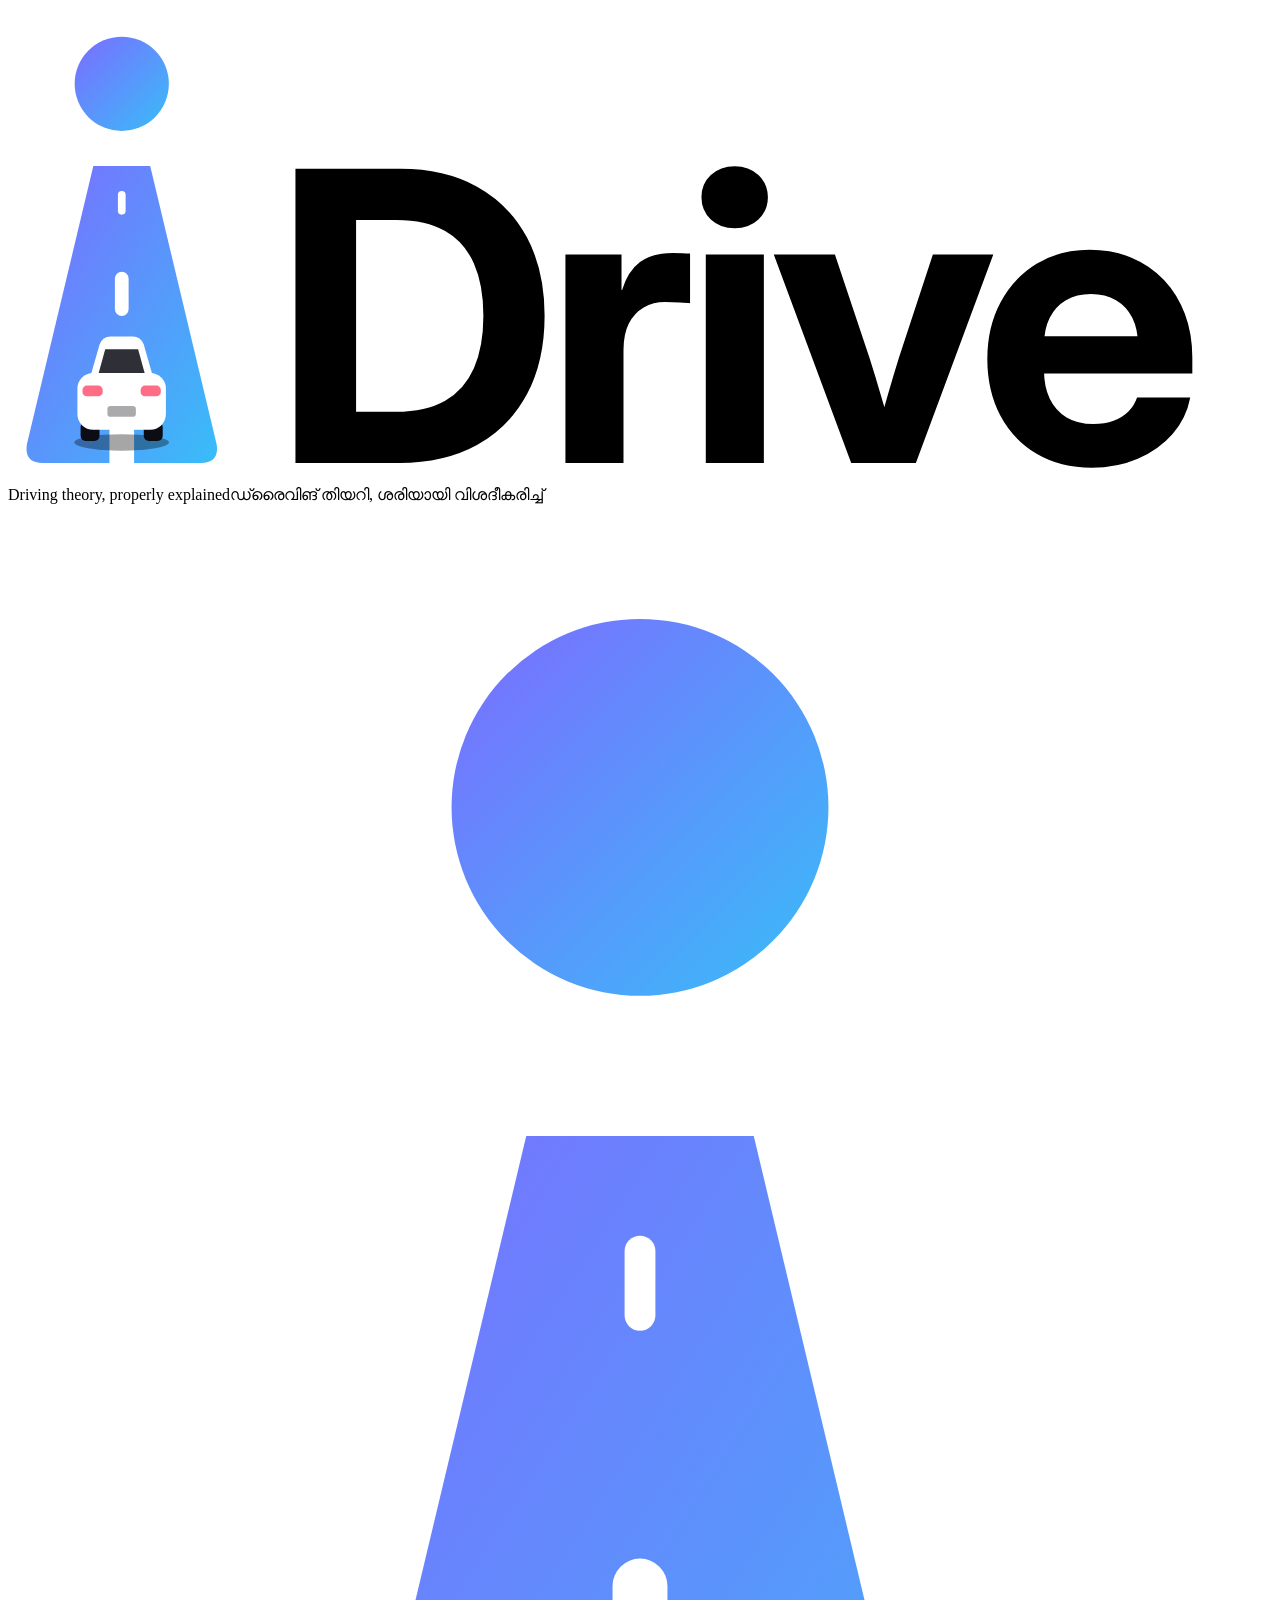
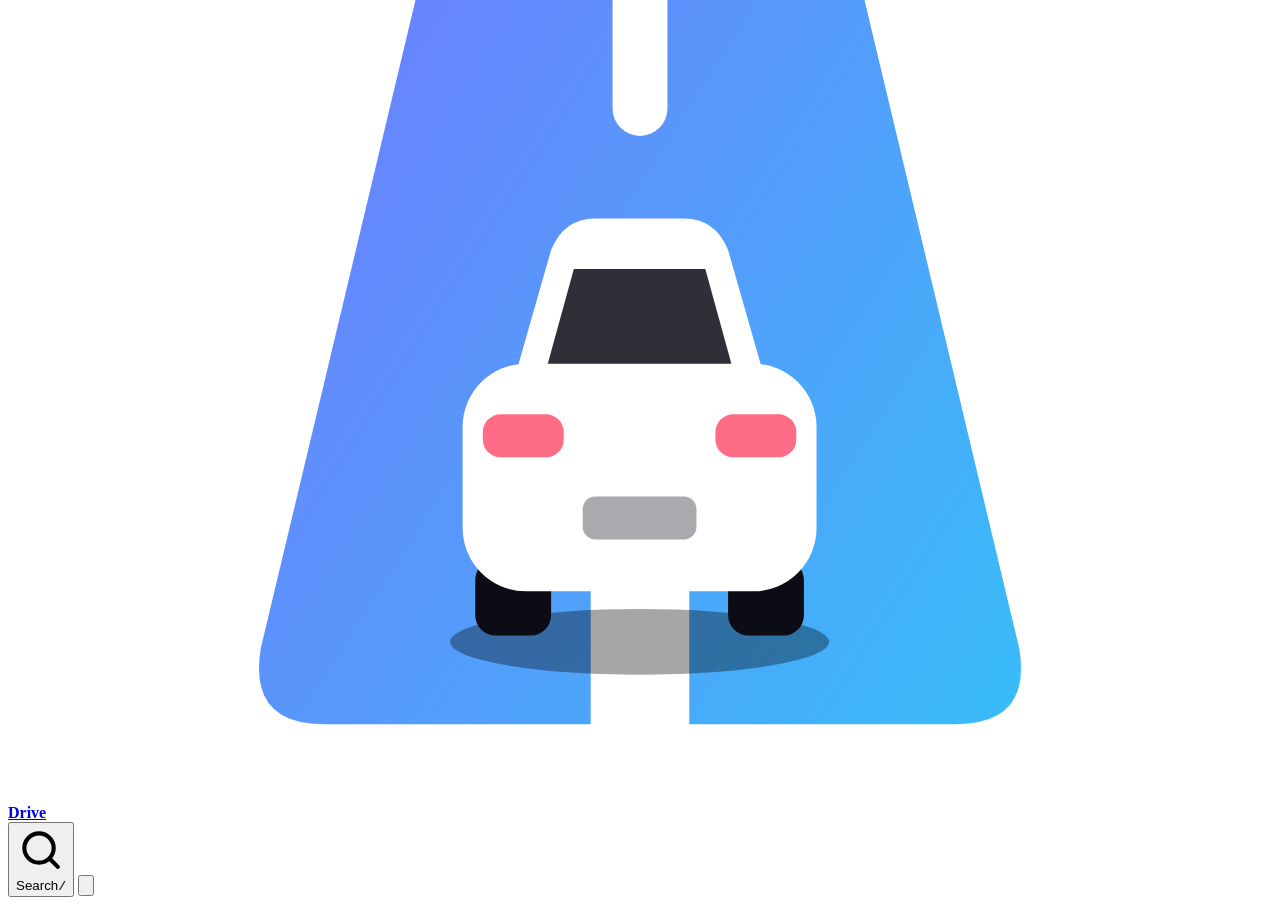
==== app/static/index.html @ 786ba7dd "Add 20 decide-and-watch driving games with live physics New group of games where you choose an actio" ====
<!doctype html><html><head><meta charset=utf8><meta name=viewport content="width=device-width,initial-scale=1,viewport-fit=cover">
<title>iDrive — the interactive driving school</title>
<meta name="description" content="iDrive — the interactive driving-theory school for India and Kerala: vehicle science, road signs, traffic law, hazard perception, labs and mock tests. English and Malayalam.">
<meta name="theme-color" content="#0b0c14">
<script src="/static/js/theme-init.js"></script>
<link rel="icon" href="/static/img/favicon.svg" type="image/svg+xml">
<link rel="icon" href="/favicon.ico" sizes="16x16 32x32 48x48">
<link rel="apple-touch-icon" href="/static/img/apple-touch-icon.png">
<link rel="manifest" href="/manifest.webmanifest">
<meta name="apple-mobile-web-app-title" content="iDrive">
<meta name="apple-mobile-web-app-capable" content="yes">
<meta name="mobile-web-app-capable" content="yes">
<meta name="apple-mobile-web-app-status-bar-style" content="black-translucent">
<meta property="og:type" content="website">
<meta property="og:site_name" content="iDrive">
<meta property="og:title" content="iDrive — the interactive driving school">
<meta property="og:description" content="Driving theory for India and Kerala: vehicle science, road signs, traffic law, hazard perception, labs and mock tests. English and Malayalam.">
<meta property="og:image" content="https://idrive.ibhax.com/static/img/og.png">
<meta property="og:image:width" content="1200"><meta property="og:image:height" content="630">
<meta name="twitter:card" content="summary_large_image">
<link rel="preconnect" href="https://fonts.googleapis.com">
<link rel="preconnect" href="https://fonts.gstatic.com" crossorigin>
<link href="https://fonts.googleapis.com/css2?family=Barlow:wght@400;500;600&family=Inter:wght@700&family=Barlow+Condensed:wght@600;700&family=Noto+Sans+Malayalam:wght@400;500;600;700&display=swap" rel="stylesheet">
<link rel="stylesheet" href="/static/css/app.css">
<script type="importmap">{"imports":{"three":"https://cdn.jsdelivr.net/npm/three@0.170.0/build/three.module.min.js","three/addons/":"https://cdn.jsdelivr.net/npm/three@0.170.0/examples/jsm/"}}</script>
</head><body>
<div id="splash" aria-hidden="true"><div class="splin"><svg class="slock" id="slock" viewBox="14 0 400 150" preserveAspectRatio="xMidYMid meet"><svg class="smark" x="0" y="0" width="100" height="150" viewBox="0 0 100 150" overflow="visible"><defs><linearGradient id="spg" x1="0" y1="0" x2="1" y2="1"><stop offset="0" stop-color="#7c6cff"/><stop offset="1" stop-color="#38bdf8"/></linearGradient><mask id="spm" maskUnits="userSpaceOnUse" x="0" y="0" width="100" height="150"><rect width="100" height="150" fill="#fff"/><rect x="49" y="52" width="2" height="6" rx="1" fill="#000"><animate attributeName="x" values="49;45.5" dur="1.3s" begin="-0.00s" repeatCount="indefinite" calcMode="spline" keyTimes="0;1" keySplines="0.55 0 1 1"/><animate attributeName="y" values="52;146" dur="1.3s" begin="-0.00s" repeatCount="indefinite" calcMode="spline" keyTimes="0;1" keySplines="0.55 0 1 1"/><animate attributeName="width" values="2;9" dur="1.3s" begin="-0.00s" repeatCount="indefinite" calcMode="spline" keyTimes="0;1" keySplines="0.55 0 1 1"/><animate attributeName="height" values="6;30" dur="1.3s" begin="-0.00s" repeatCount="indefinite" calcMode="spline" keyTimes="0;1" keySplines="0.55 0 1 1"/><animate attributeName="rx" values="1;4.5" dur="1.3s" begin="-0.00s" repeatCount="indefinite" calcMode="spline" keyTimes="0;1" keySplines="0.55 0 1 1"/></rect><rect x="49" y="52" width="2" height="6" rx="1" fill="#000"><animate attributeName="x" values="49;45.5" dur="1.3s" begin="-0.43s" repeatCount="indefinite" calcMode="spline" keyTimes="0;1" keySplines="0.55 0 1 1"/><animate attributeName="y" values="52;146" dur="1.3s" begin="-0.43s" repeatCount="indefinite" calcMode="spline" keyTimes="0;1" keySplines="0.55 0 1 1"/><animate attributeName="width" values="2;9" dur="1.3s" begin="-0.43s" repeatCount="indefinite" calcMode="spline" keyTimes="0;1" keySplines="0.55 0 1 1"/><animate attributeName="height" values="6;30" dur="1.3s" begin="-0.43s" repeatCount="indefinite" calcMode="spline" keyTimes="0;1" keySplines="0.55 0 1 1"/><animate attributeName="rx" values="1;4.5" dur="1.3s" begin="-0.43s" repeatCount="indefinite" calcMode="spline" keyTimes="0;1" keySplines="0.55 0 1 1"/></rect><rect x="49" y="52" width="2" height="6" rx="1" fill="#000"><animate attributeName="x" values="49;45.5" dur="1.3s" begin="-0.87s" repeatCount="indefinite" calcMode="spline" keyTimes="0;1" keySplines="0.55 0 1 1"/><animate attributeName="y" values="52;146" dur="1.3s" begin="-0.87s" repeatCount="indefinite" calcMode="spline" keyTimes="0;1" keySplines="0.55 0 1 1"/><animate attributeName="width" values="2;9" dur="1.3s" begin="-0.87s" repeatCount="indefinite" calcMode="spline" keyTimes="0;1" keySplines="0.55 0 1 1"/><animate attributeName="height" values="6;30" dur="1.3s" begin="-0.87s" repeatCount="indefinite" calcMode="spline" keyTimes="0;1" keySplines="0.55 0 1 1"/><animate attributeName="rx" values="1;4.5" dur="1.3s" begin="-0.87s" repeatCount="indefinite" calcMode="spline" keyTimes="0;1" keySplines="0.55 0 1 1"/></rect></mask></defs><g mask="url(#spm)" fill="url(#spg)"><g class="sdotg"><circle cx="50" cy="24" r="14"><animate attributeName="r" values="14;15.2;14" dur="2.6s" repeatCount="indefinite"/></circle></g><path class="sroad" d="M41 50H59L80 138Q81 144 75 144H25Q19 144 20 138Z"/></g><g class="scar"><g><animateTransform attributeName="transform" type="translate" values="0 0;1.6 -0.6;0 0;-1.6 -0.6;0 0" dur="3.2s" repeatCount="indefinite"/><ellipse cx="50" cy="137.5" rx="15" ry="2.6" fill="#000" opacity=".35"/><rect x="37" y="131" width="6" height="6" rx="1.6" fill="#0b0c14"/><rect x="57" y="131" width="6" height="6" rx="1.6" fill="#0b0c14"/><path d="M40 117L43 106.5Q44 104 46.5 104H53.5Q56 104 57 106.5L60 117Z" fill="#ffffff"/><path d="M42.6 116L44.8 108H55.2L57.4 116Z" fill="#0b0c14" opacity=".85"/><rect x="36" y="115.5" width="28" height="18" rx="5" fill="#ffffff"/><rect x="37.6" y="119.5" width="6.4" height="3.4" rx="1.4" fill="#ff3b5c"><animate attributeName="opacity" values=".75;.75;1;.75" keyTimes="0;.7;.78;1" dur="3.2s" repeatCount="indefinite"/></rect><rect x="56" y="119.5" width="6.4" height="3.4" rx="1.4" fill="#ff3b5c"><animate attributeName="opacity" values=".75;.75;1;.75" keyTimes="0;.7;.78;1" dur="3.2s" repeatCount="indefinite"/></rect><rect x="45.5" y="126" width="9" height="3.4" rx="1" fill="#0b0c14" opacity=".35"/></g></g></svg><g class="swd"><text id="sword" x="98" y="144" font-family="Inter, system-ui, sans-serif" font-weight="700" font-size="128" letter-spacing="-4" fill="currentColor">Drive</text></g></svg><div class="stag"><span>Driving theory, properly explained</span><span lang="ml">ഡ്രൈവിങ് തിയറി, ശരിയായി വിശദീകരിച്ച്</span></div></div></div>
<script src="/static/js/splash.js"></script>

<header class="topnav">
  <div class="navin">
    <a class="brand" href="/" aria-label="iDrive home">
      <svg class="bmark" viewBox="0 0 100 150"  aria-hidden="true"><defs><linearGradient id="bmg" x1="0" y1="0" x2="1" y2="1"><stop offset="0" stop-color="#7c6cff"/><stop offset="1" stop-color="#38bdf8"/></linearGradient><mask id="bmm" maskUnits="userSpaceOnUse" x="0" y="0" width="100" height="150"><rect width="100" height="150" fill="#fff"/><rect x="49" y="52" width="2" height="6" rx="1" fill="#000"><animate attributeName="x" values="49;45.5" dur="1.3s" begin="-0.00s" repeatCount="indefinite" calcMode="spline" keyTimes="0;1" keySplines="0.55 0 1 1"/><animate attributeName="y" values="52;146" dur="1.3s" begin="-0.00s" repeatCount="indefinite" calcMode="spline" keyTimes="0;1" keySplines="0.55 0 1 1"/><animate attributeName="width" values="2;9" dur="1.3s" begin="-0.00s" repeatCount="indefinite" calcMode="spline" keyTimes="0;1" keySplines="0.55 0 1 1"/><animate attributeName="height" values="6;30" dur="1.3s" begin="-0.00s" repeatCount="indefinite" calcMode="spline" keyTimes="0;1" keySplines="0.55 0 1 1"/><animate attributeName="rx" values="1;4.5" dur="1.3s" begin="-0.00s" repeatCount="indefinite" calcMode="spline" keyTimes="0;1" keySplines="0.55 0 1 1"/></rect><rect x="49" y="52" width="2" height="6" rx="1" fill="#000"><animate attributeName="x" values="49;45.5" dur="1.3s" begin="-0.43s" repeatCount="indefinite" calcMode="spline" keyTimes="0;1" keySplines="0.55 0 1 1"/><animate attributeName="y" values="52;146" dur="1.3s" begin="-0.43s" repeatCount="indefinite" calcMode="spline" keyTimes="0;1" keySplines="0.55 0 1 1"/><animate attributeName="width" values="2;9" dur="1.3s" begin="-0.43s" repeatCount="indefinite" calcMode="spline" keyTimes="0;1" keySplines="0.55 0 1 1"/><animate attributeName="height" values="6;30" dur="1.3s" begin="-0.43s" repeatCount="indefinite" calcMode="spline" keyTimes="0;1" keySplines="0.55 0 1 1"/><animate attributeName="rx" values="1;4.5" dur="1.3s" begin="-0.43s" repeatCount="indefinite" calcMode="spline" keyTimes="0;1" keySplines="0.55 0 1 1"/></rect><rect x="49" y="52" width="2" height="6" rx="1" fill="#000"><animate attributeName="x" values="49;45.5" dur="1.3s" begin="-0.87s" repeatCount="indefinite" calcMode="spline" keyTimes="0;1" keySplines="0.55 0 1 1"/><animate attributeName="y" values="52;146" dur="1.3s" begin="-0.87s" repeatCount="indefinite" calcMode="spline" keyTimes="0;1" keySplines="0.55 0 1 1"/><animate attributeName="width" values="2;9" dur="1.3s" begin="-0.87s" repeatCount="indefinite" calcMode="spline" keyTimes="0;1" keySplines="0.55 0 1 1"/><animate attributeName="height" values="6;30" dur="1.3s" begin="-0.87s" repeatCount="indefinite" calcMode="spline" keyTimes="0;1" keySplines="0.55 0 1 1"/><animate attributeName="rx" values="1;4.5" dur="1.3s" begin="-0.87s" repeatCount="indefinite" calcMode="spline" keyTimes="0;1" keySplines="0.55 0 1 1"/></rect></mask></defs><g mask="url(#bmm)" fill="url(#bmg)"><circle cx="50" cy="24" r="14"><animate attributeName="r" values="14;15.2;14" dur="2.6s" repeatCount="indefinite"/></circle><path d="M41 50H59L80 138Q81 144 75 144H25Q19 144 20 138Z"/></g><g><animateTransform attributeName="transform" type="translate" values="0 0;1.6 -0.6;0 0;-1.6 -0.6;0 0" dur="3.2s" repeatCount="indefinite"/><ellipse cx="50" cy="137.5" rx="15" ry="2.6" fill="#000" opacity=".35"/><rect x="37" y="131" width="6" height="6" rx="1.6" fill="#0b0c14"/><rect x="57" y="131" width="6" height="6" rx="1.6" fill="#0b0c14"/><path d="M40 117L43 106.5Q44 104 46.5 104H53.5Q56 104 57 106.5L60 117Z" fill="#ffffff"/><path d="M42.6 116L44.8 108H55.2L57.4 116Z" fill="#0b0c14" opacity=".85"/><rect x="36" y="115.5" width="28" height="18" rx="5" fill="#ffffff"/><rect x="37.6" y="119.5" width="6.4" height="3.4" rx="1.4" fill="#ff3b5c"><animate attributeName="opacity" values=".75;.75;1;.75" keyTimes="0;.7;.78;1" dur="3.2s" repeatCount="indefinite"/></rect><rect x="56" y="119.5" width="6.4" height="3.4" rx="1.4" fill="#ff3b5c"><animate attributeName="opacity" values=".75;.75;1;.75" keyTimes="0;.7;.78;1" dur="3.2s" repeatCount="indefinite"/></rect><rect x="45.5" y="126" width="9" height="3.4" rx="1" fill="#0b0c14" opacity=".35"/></g></svg>
      <div><b>Drive</b><small id="subline"></small></div>
    </a>
    <nav class="tabs" id="tabsTop" aria-label="Sections"></nav>
    <div class="langs" id="langs" role="group" aria-label="Language"></div>
    <div class="navctl">
      <button class="searchbtn" id="searchBtn" data-act="search" aria-label="Search"><svg viewBox="0 0 24 24" aria-hidden="true"><circle cx="11" cy="11" r="7" fill="none" stroke="currentColor" stroke-width="2"/><path d="M20 20l-4-4" stroke="currentColor" stroke-width="2" stroke-linecap="round"/></svg><span>Search</span><kbd>/</kbd></button>
      <button class="themebtn installbtn" id="installBtn" data-act="install" aria-label="Install app" hidden><svg viewBox="0 0 24 24" fill="none" stroke="currentColor" stroke-width="2" stroke-linecap="round" stroke-linejoin="round" aria-hidden="true"><path d="M12 3v12"/><path d="M7 10l5 5 5-5"/><path d="M5 21h14"/></svg></button>
      <button class="themebtn" id="themeBtn" data-act="theme" aria-label="Toggle theme"><svg id="themeIco" viewBox="0 0 24 24" aria-hidden="true"></svg></button>
      <span id="authSlot"></span>
    </div>
  </div>
</header>
<main class="wrap" id="app" tabindex="-1"></main>
<footer class="wrap note" id="foot"></footer>
<p class="wrap offst" id="offlineStat" aria-live="polite"></p>
<nav class="dock" id="dock" aria-label="Sections"><div class="moremenu" id="moreMenu" hidden></div><div class="dockin" id="dockin"></div></nav>
<div class="searchov" id="searchOv" hidden></div>
<div class="sheet" id="sheet" hidden role="dialog" aria-modal="true" aria-label="Sign details"><div class="sheetcard" id="sheetCard"></div></div>
<div class="amodal" id="amodal" hidden role="dialog" aria-modal="true" aria-label="Sign in"><div class="acard" id="acard"></div></div>
<div class="pwaov" id="pwaSheet" hidden role="dialog" aria-modal="true" aria-label="Install iDrive"></div>
<div id="toasts" aria-live="polite"></div>
<canvas id="confetti" hidden></canvas>
<script src="https://accounts.google.com/gsi/client" async defer></script>
<script src="/static/vendor/gsap/gsap.min.js"></script>
<script src="/static/vendor/gsap/Flip.min.js"></script>
<script src="/static/vendor/gsap/ScrollTrigger.min.js"></script>
<script src="/static/vendor/gsap/DrawSVGPlugin.min.js"></script>
<script src="/static/vendor/gsap/MotionPathPlugin.min.js"></script>
<script src="/static/vendor/gsap/CustomEase.min.js"></script>
<script src="/static/js/analytics.js"></script>
<script src="/static/js/api.js"></script>
<script src="/static/js/data.js"></script>
<script src="/static/js/i18n.js"></script>
<script src="/static/js/motion.js"></script>
<script src="/static/js/auth.js"></script>
<script src="/static/js/learn.js"></script>
<script src="/static/js/quiz.js"></script>
<script src="/static/js/exam.js"></script>
<script src="/static/js/theory.js"></script>
<script src="/static/js/progress.js"></script>
<script src="/static/js/course.js"></script>
<script src="/static/js/labs.js"></script>
<script src="/static/js/labs2.js"></script>
<script src="/static/js/labs3.js"></script>
<script src="/static/js/labs4.js"></script>
<script src="/static/js/speed.js"></script>
<script src="/static/js/car3d.js"></script>
<script src="/static/js/vehicle.js"></script>
<script src="/static/js/hz3d.js"></script>
<script src="/static/js/lab3d.js"></script>
<script src="/static/js/labscenes.js"></script>
<script src="/static/js/hazard.js"></script>
<script src="/static/js/games.js"></script>
<script src="/static/js/games2.js"></script>
<script src="/static/js/instructor.js"></script>
<script src="/static/js/search.js"></script>
<script src="/static/js/static_page.js"></script>
<script src="/static/js/pwa.js"></script>
<script src="/static/js/app.js"></script>
</body></html>
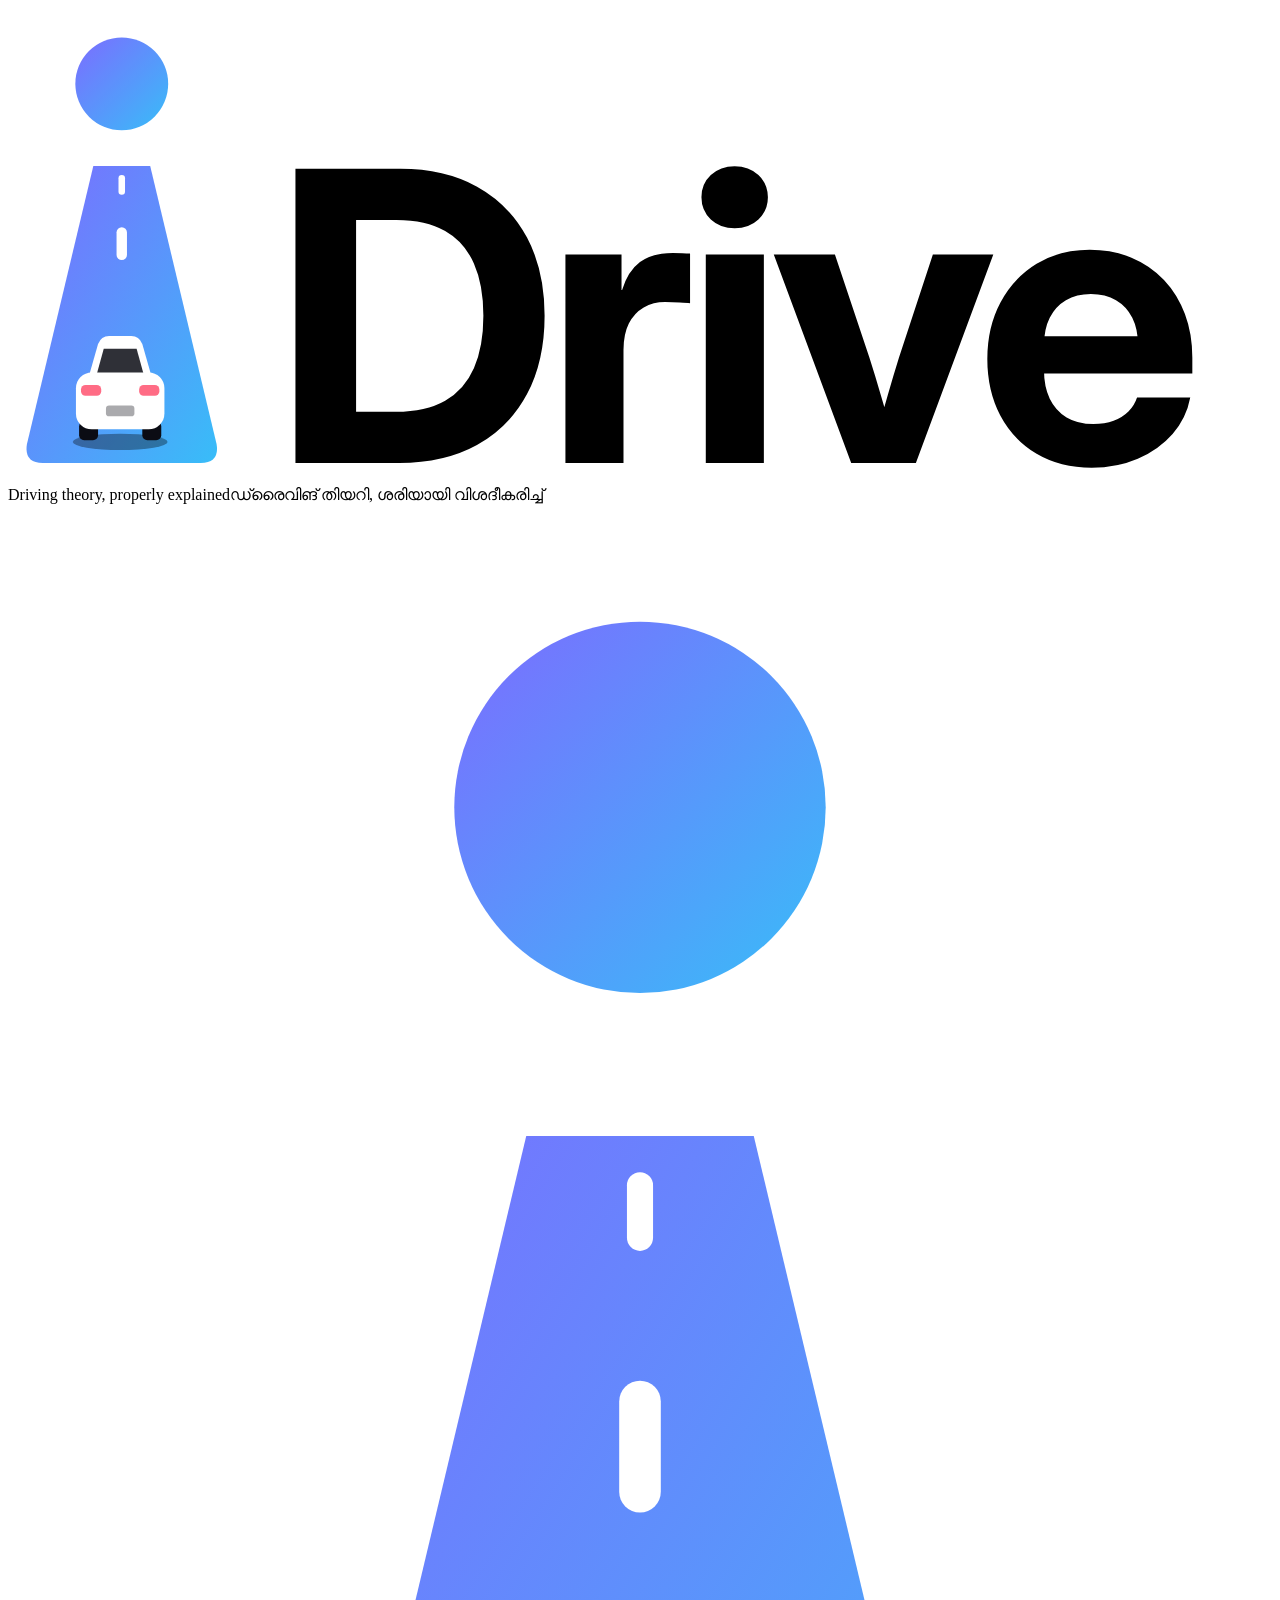
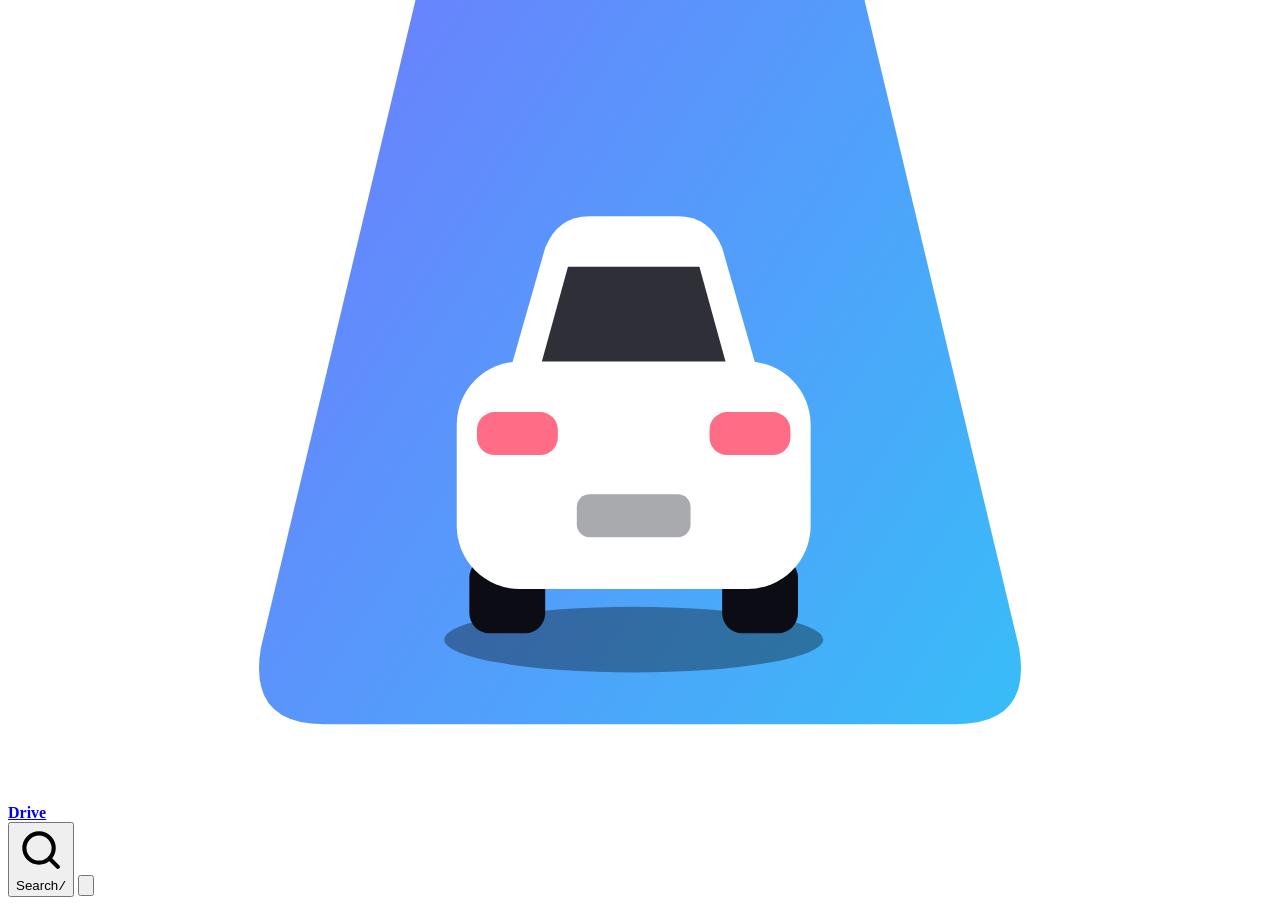
==== commit 30d41c36: "Chore" ====
--- a/app/static/index.html
+++ b/app/static/index.html
@@ -1,6 +1,6 @@
 <!doctype html><html><head><meta charset=utf8><meta name=viewport content="width=device-width,initial-scale=1,viewport-fit=cover">
-<title>iDrive — the interactive driving school</title>
-<meta name="description" content="iDrive — the interactive driving-theory school for India and Kerala: vehicle science, road signs, traffic law, hazard perception, labs and mock tests. English and Malayalam.">
+<title>iDrive - the interactive driving school</title>
+<meta name="description" content="iDrive - the interactive driving-theory school for India and Kerala: vehicle science, road signs, traffic law, hazard perception, labs and mock tests. English and Malayalam.">
 <meta name="theme-color" content="#0b0c14">
 <script src="/static/js/theme-init.js"></script>
 <link rel="icon" href="/static/img/favicon.svg" type="image/svg+xml">
@@ -13,7 +13,7 @@
 <meta name="apple-mobile-web-app-status-bar-style" content="black-translucent">
 <meta property="og:type" content="website">
 <meta property="og:site_name" content="iDrive">
-<meta property="og:title" content="iDrive — the interactive driving school">
+<meta property="og:title" content="iDrive - the interactive driving school">
 <meta property="og:description" content="Driving theory for India and Kerala: vehicle science, road signs, traffic law, hazard perception, labs and mock tests. English and Malayalam.">
 <meta property="og:image" content="https://idrive.ibhax.com/static/img/og.png">
 <meta property="og:image:width" content="1200"><meta property="og:image:height" content="630">
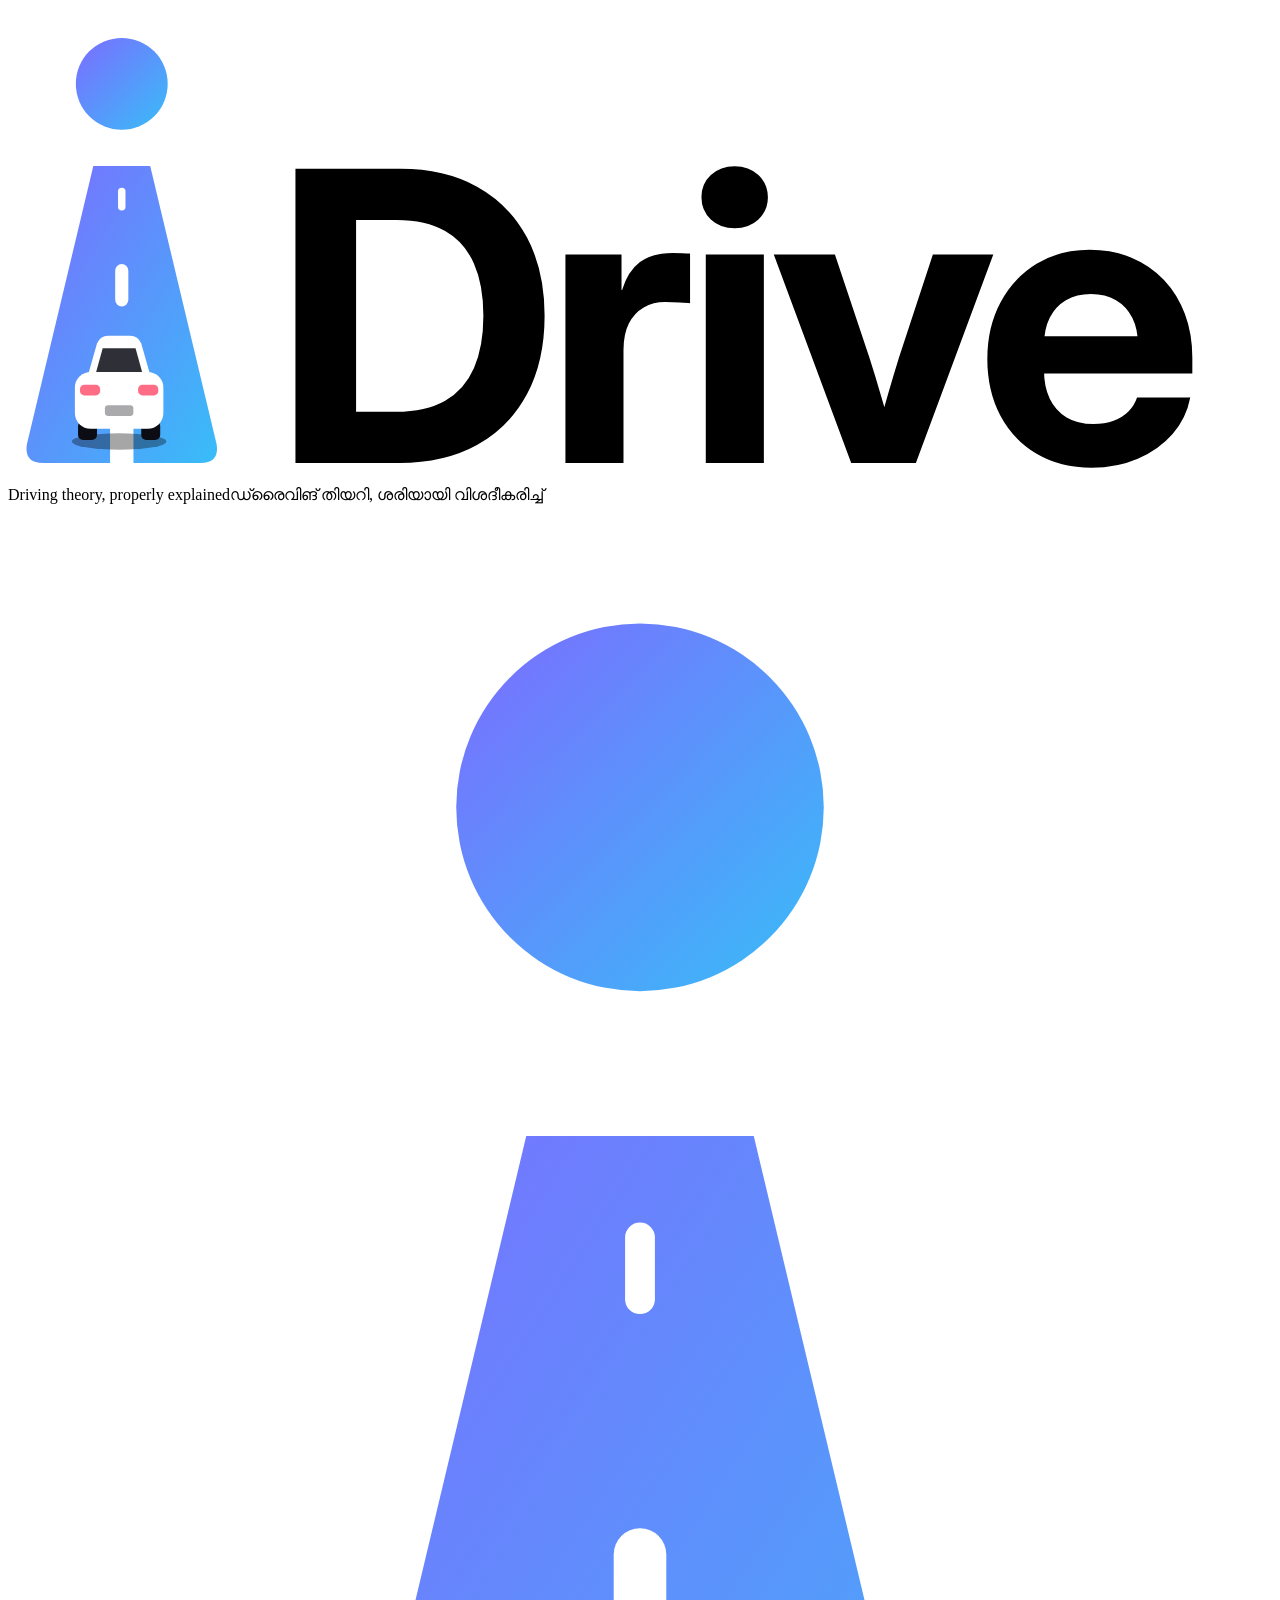
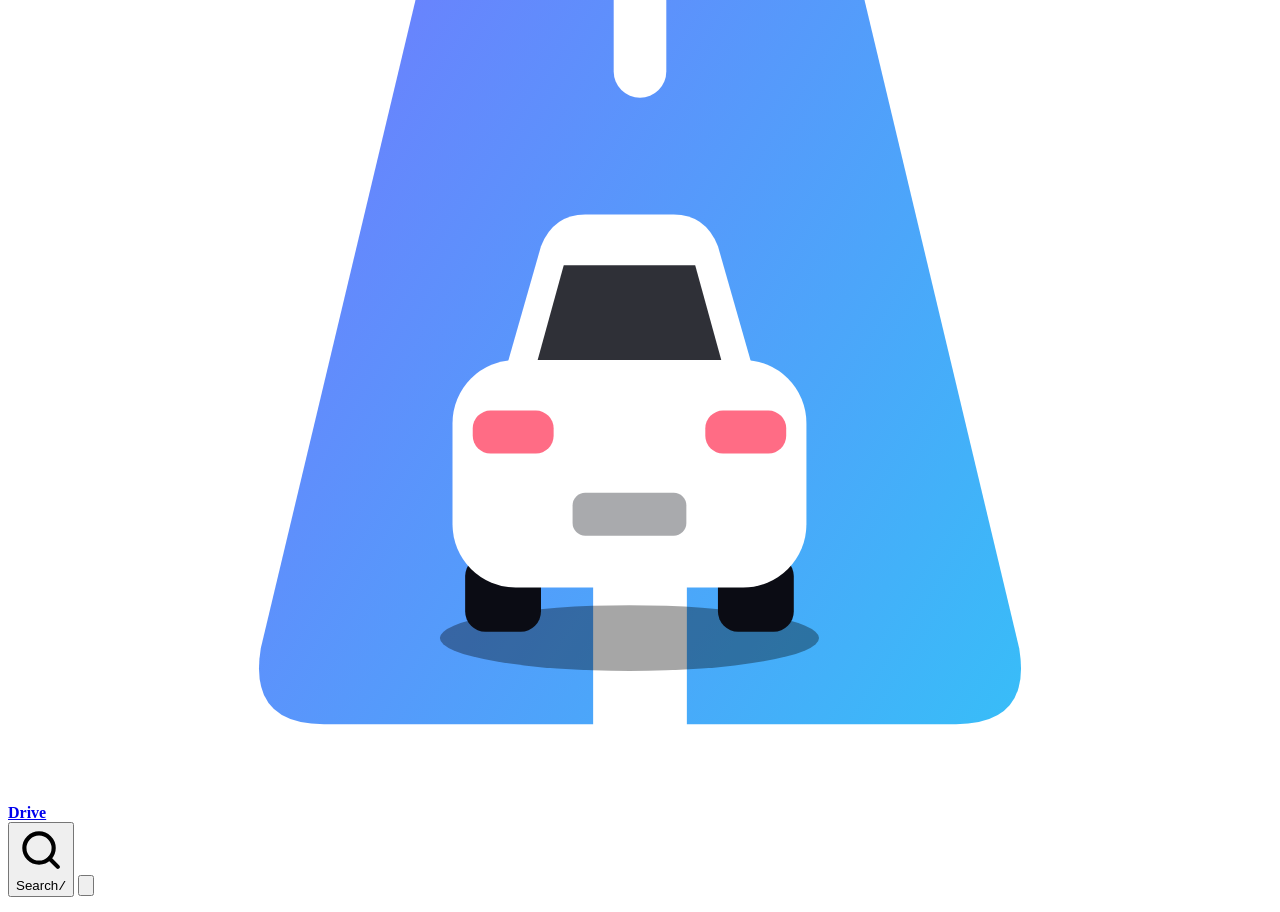
==== commit ff29aef6: "SEO across the whole app: rich data, content, links and in-app head sync Server pages (all 605 sitem" ====
--- a/app/static/index.html
+++ b/app/static/index.html
@@ -16,6 +16,7 @@
 <meta property="og:title" content="iDrive - the interactive driving school">
 <meta property="og:description" content="Driving theory for India and Kerala: vehicle science, road signs, traffic law, hazard perception, labs and mock tests. English and Malayalam.">
 <meta property="og:image" content="https://idrive.ibhax.com/static/img/og.png">
+<meta property="og:image:alt" content="iDrive - the interactive driving school for India and Kerala">
 <meta property="og:image:width" content="1200"><meta property="og:image:height" content="630">
 <meta name="twitter:card" content="summary_large_image">
 <link rel="preconnect" href="https://fonts.googleapis.com">
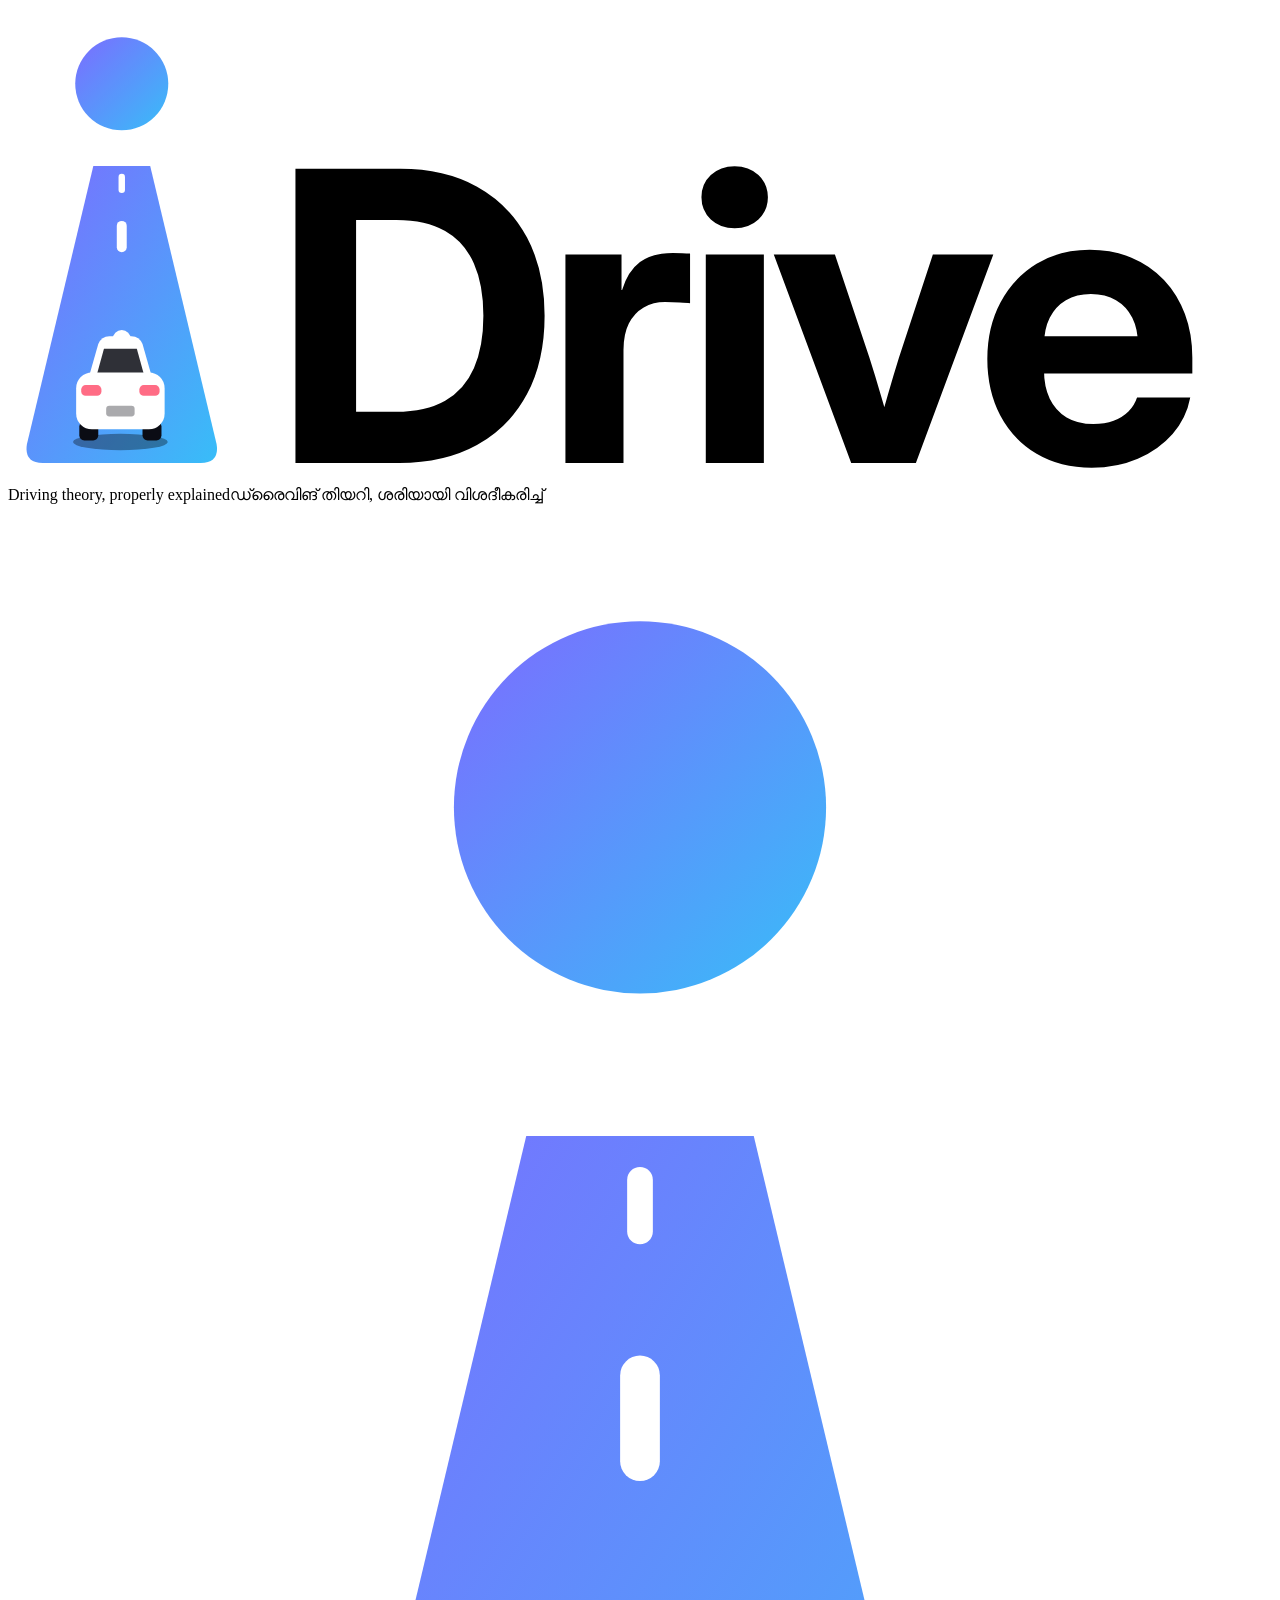
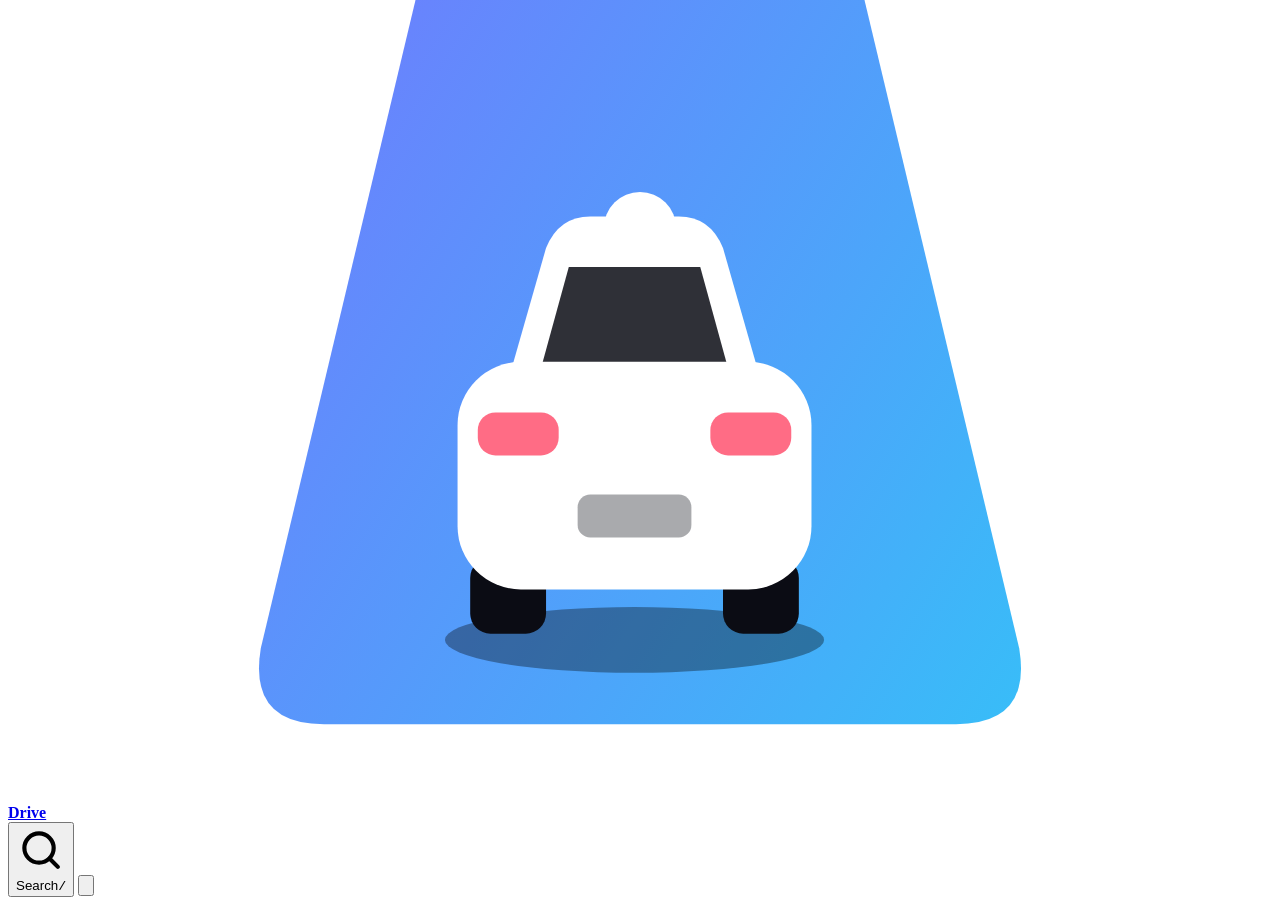
==== commit 925e729c: "Admin panel: user management, activity overview and recent tests New /admin page (admins only, noind" ====
--- a/app/static/index.html
+++ b/app/static/index.html
@@ -86,6 +86,7 @@
 <script src="/static/js/hazard.js"></script>
 <script src="/static/js/games.js"></script>
 <script src="/static/js/games2.js"></script>
+<script src="/static/js/admin.js"></script>
 <script src="/static/js/instructor.js"></script>
 <script src="/static/js/search.js"></script>
 <script src="/static/js/static_page.js"></script>
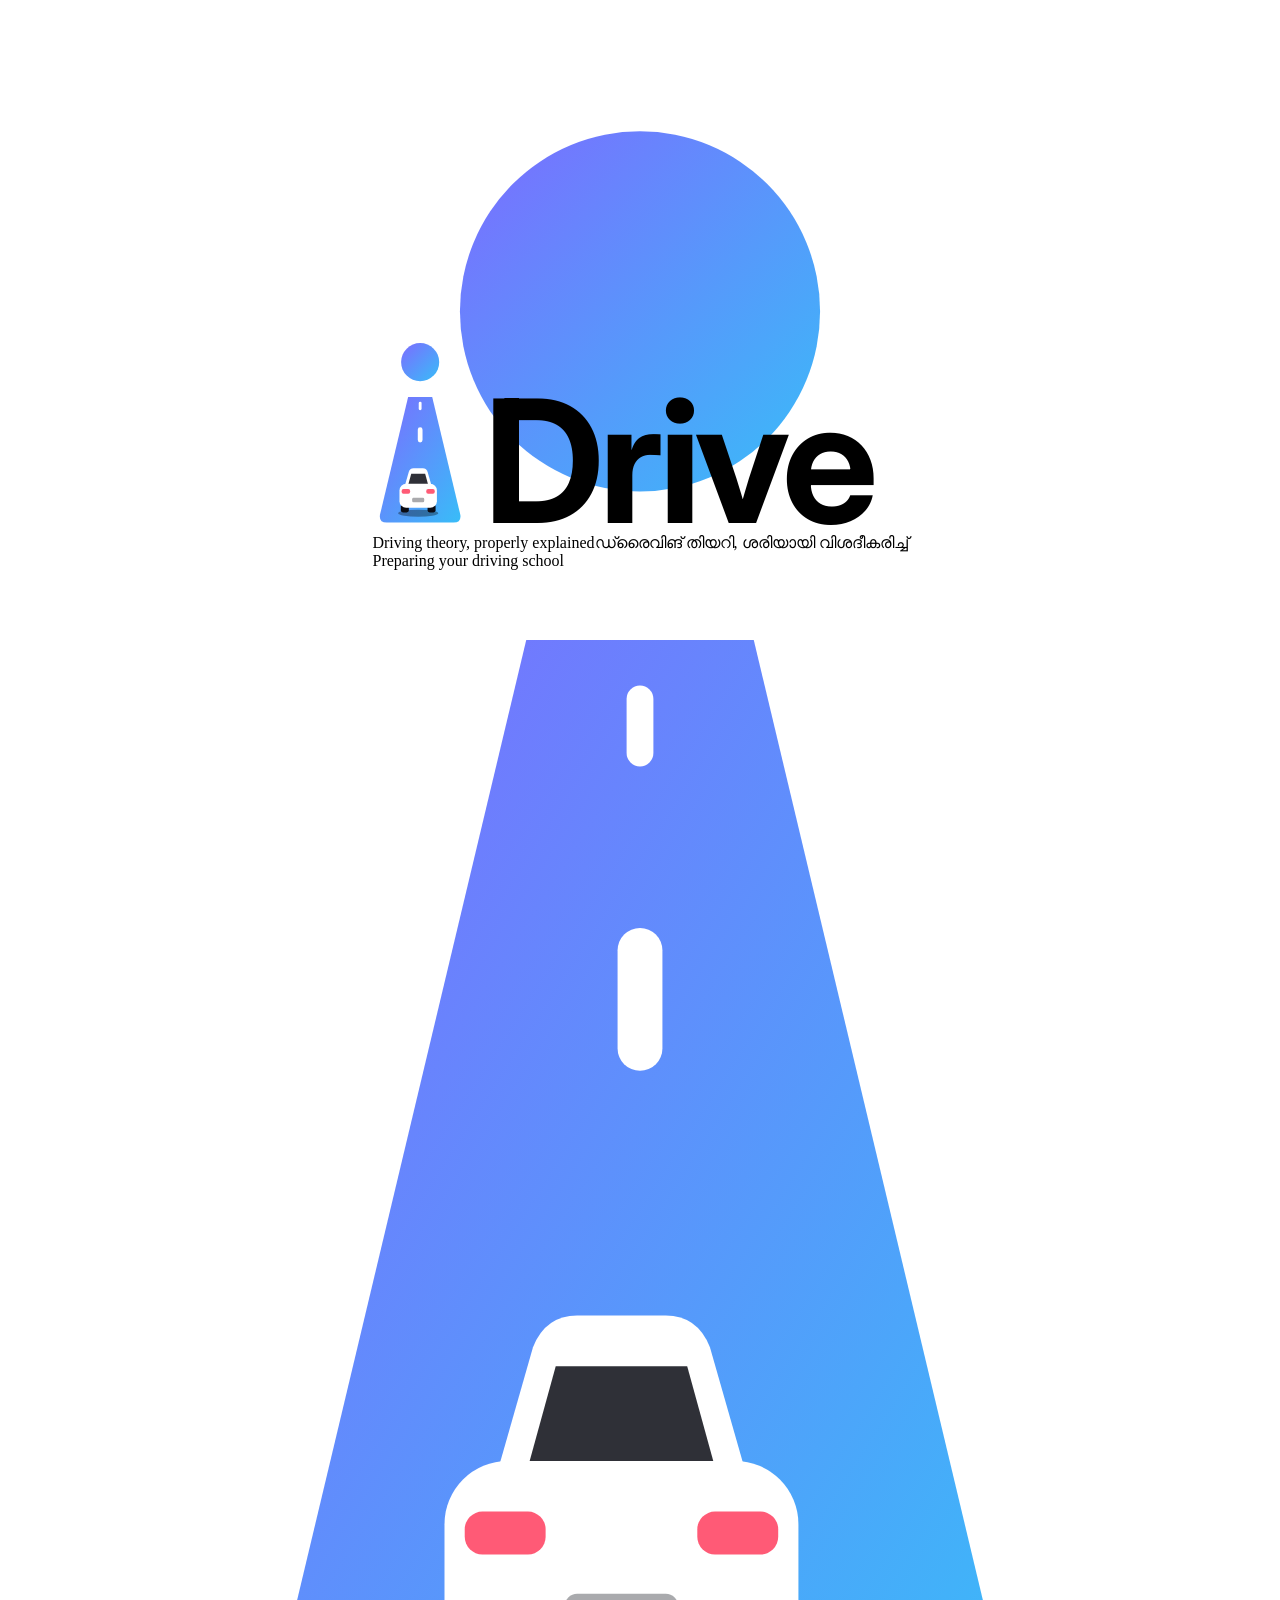
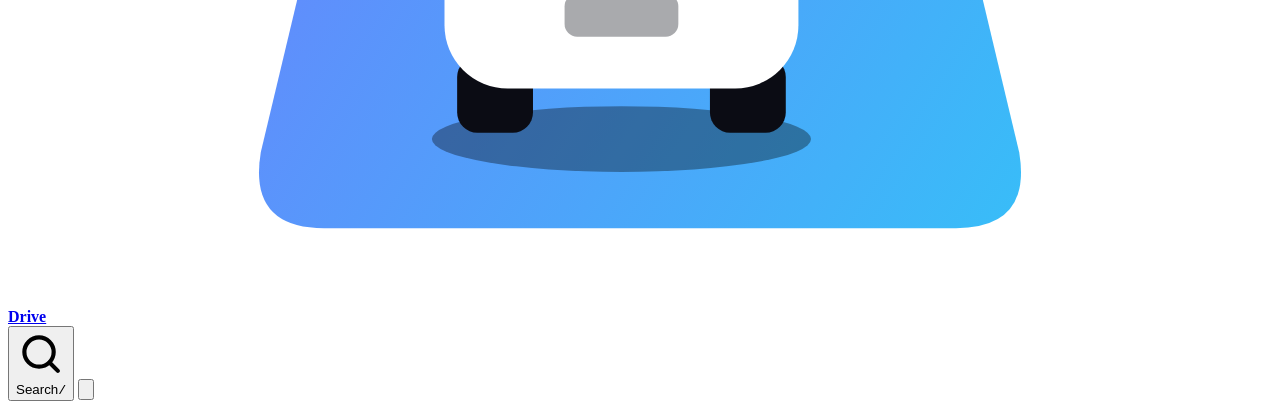
==== commit d68bd704: "iDrive: loading modal on every launch, CLI default port 5001 - Splash becomes a modal card shown on " ====
--- a/app/static/index.html
+++ b/app/static/index.html
@@ -22,11 +22,11 @@
 <link rel="preconnect" href="https://fonts.googleapis.com">
 <link rel="preconnect" href="https://fonts.gstatic.com" crossorigin>
 <link href="https://fonts.googleapis.com/css2?family=Barlow:wght@400;500;600&family=Inter:wght@700&family=Barlow+Condensed:wght@600;700&family=Noto+Sans+Malayalam:wght@400;500;600;700&display=swap" rel="stylesheet">
-<link rel="stylesheet" href="/static/css/app.css">
+<link rel="stylesheet" href="/static/css/app.css?v=modal-card-3">
 <script type="importmap">{"imports":{"three":"https://cdn.jsdelivr.net/npm/three@0.170.0/build/three.module.min.js","three/addons/":"https://cdn.jsdelivr.net/npm/three@0.170.0/examples/jsm/"}}</script>
 </head><body>
-<div id="splash" aria-hidden="true"><div class="splin"><svg class="slock" id="slock" viewBox="14 0 400 150" preserveAspectRatio="xMidYMid meet"><svg class="smark" x="0" y="0" width="100" height="150" viewBox="0 0 100 150" overflow="visible"><defs><linearGradient id="spg" x1="0" y1="0" x2="1" y2="1"><stop offset="0" stop-color="#7c6cff"/><stop offset="1" stop-color="#38bdf8"/></linearGradient><mask id="spm" maskUnits="userSpaceOnUse" x="0" y="0" width="100" height="150"><rect width="100" height="150" fill="#fff"/><rect x="49" y="52" width="2" height="6" rx="1" fill="#000"><animate attributeName="x" values="49;45.5" dur="1.3s" begin="-0.00s" repeatCount="indefinite" calcMode="spline" keyTimes="0;1" keySplines="0.55 0 1 1"/><animate attributeName="y" values="52;146" dur="1.3s" begin="-0.00s" repeatCount="indefinite" calcMode="spline" keyTimes="0;1" keySplines="0.55 0 1 1"/><animate attributeName="width" values="2;9" dur="1.3s" begin="-0.00s" repeatCount="indefinite" calcMode="spline" keyTimes="0;1" keySplines="0.55 0 1 1"/><animate attributeName="height" values="6;30" dur="1.3s" begin="-0.00s" repeatCount="indefinite" calcMode="spline" keyTimes="0;1" keySplines="0.55 0 1 1"/><animate attributeName="rx" values="1;4.5" dur="1.3s" begin="-0.00s" repeatCount="indefinite" calcMode="spline" keyTimes="0;1" keySplines="0.55 0 1 1"/></rect><rect x="49" y="52" width="2" height="6" rx="1" fill="#000"><animate attributeName="x" values="49;45.5" dur="1.3s" begin="-0.43s" repeatCount="indefinite" calcMode="spline" keyTimes="0;1" keySplines="0.55 0 1 1"/><animate attributeName="y" values="52;146" dur="1.3s" begin="-0.43s" repeatCount="indefinite" calcMode="spline" keyTimes="0;1" keySplines="0.55 0 1 1"/><animate attributeName="width" values="2;9" dur="1.3s" begin="-0.43s" repeatCount="indefinite" calcMode="spline" keyTimes="0;1" keySplines="0.55 0 1 1"/><animate attributeName="height" values="6;30" dur="1.3s" begin="-0.43s" repeatCount="indefinite" calcMode="spline" keyTimes="0;1" keySplines="0.55 0 1 1"/><animate attributeName="rx" values="1;4.5" dur="1.3s" begin="-0.43s" repeatCount="indefinite" calcMode="spline" keyTimes="0;1" keySplines="0.55 0 1 1"/></rect><rect x="49" y="52" width="2" height="6" rx="1" fill="#000"><animate attributeName="x" values="49;45.5" dur="1.3s" begin="-0.87s" repeatCount="indefinite" calcMode="spline" keyTimes="0;1" keySplines="0.55 0 1 1"/><animate attributeName="y" values="52;146" dur="1.3s" begin="-0.87s" repeatCount="indefinite" calcMode="spline" keyTimes="0;1" keySplines="0.55 0 1 1"/><animate attributeName="width" values="2;9" dur="1.3s" begin="-0.87s" repeatCount="indefinite" calcMode="spline" keyTimes="0;1" keySplines="0.55 0 1 1"/><animate attributeName="height" values="6;30" dur="1.3s" begin="-0.87s" repeatCount="indefinite" calcMode="spline" keyTimes="0;1" keySplines="0.55 0 1 1"/><animate attributeName="rx" values="1;4.5" dur="1.3s" begin="-0.87s" repeatCount="indefinite" calcMode="spline" keyTimes="0;1" keySplines="0.55 0 1 1"/></rect></mask></defs><g mask="url(#spm)" fill="url(#spg)"><g class="sdotg"><circle cx="50" cy="24" r="14"><animate attributeName="r" values="14;15.2;14" dur="2.6s" repeatCount="indefinite"/></circle></g><path class="sroad" d="M41 50H59L80 138Q81 144 75 144H25Q19 144 20 138Z"/></g><g class="scar"><g><animateTransform attributeName="transform" type="translate" values="0 0;1.6 -0.6;0 0;-1.6 -0.6;0 0" dur="3.2s" repeatCount="indefinite"/><ellipse cx="50" cy="137.5" rx="15" ry="2.6" fill="#000" opacity=".35"/><rect x="37" y="131" width="6" height="6" rx="1.6" fill="#0b0c14"/><rect x="57" y="131" width="6" height="6" rx="1.6" fill="#0b0c14"/><path d="M40 117L43 106.5Q44 104 46.5 104H53.5Q56 104 57 106.5L60 117Z" fill="#ffffff"/><path d="M42.6 116L44.8 108H55.2L57.4 116Z" fill="#0b0c14" opacity=".85"/><rect x="36" y="115.5" width="28" height="18" rx="5" fill="#ffffff"/><rect x="37.6" y="119.5" width="6.4" height="3.4" rx="1.4" fill="#ff3b5c"><animate attributeName="opacity" values=".75;.75;1;.75" keyTimes="0;.7;.78;1" dur="3.2s" repeatCount="indefinite"/></rect><rect x="56" y="119.5" width="6.4" height="3.4" rx="1.4" fill="#ff3b5c"><animate attributeName="opacity" values=".75;.75;1;.75" keyTimes="0;.7;.78;1" dur="3.2s" repeatCount="indefinite"/></rect><rect x="45.5" y="126" width="9" height="3.4" rx="1" fill="#0b0c14" opacity=".35"/></g></g></svg><g class="swd"><text id="sword" x="98" y="144" font-family="Inter, system-ui, sans-serif" font-weight="700" font-size="128" letter-spacing="-4" fill="currentColor">Drive</text></g></svg><div class="stag"><span>Driving theory, properly explained</span><span lang="ml">ഡ്രൈവിങ് തിയറി, ശരിയായി വിശദീകരിച്ച്</span></div></div></div>
-<script src="/static/js/splash.js"></script>
+<div id="splash" aria-hidden="true" style="position:fixed!important;inset:0!important;z-index:2147483000!important;display:flex!important;align-items:center!important;justify-content:center!important;width:100vw!important;height:100dvh!important;min-height:100vh!important;box-sizing:border-box!important;margin:0!important;"><div class="drive-load-card"><div class="splin"><svg class="slock" id="slock" viewBox="14 0 400 150" preserveAspectRatio="xMidYMid meet"><svg class="smark" x="0" y="0" width="100" height="150" viewBox="0 0 100 150" overflow="visible"><defs><linearGradient id="spg" x1="0" y1="0" x2="1" y2="1"><stop offset="0" stop-color="#7c6cff"/><stop offset="1" stop-color="#38bdf8"/></linearGradient><mask id="spm" maskUnits="userSpaceOnUse" x="0" y="0" width="100" height="150"><rect width="100" height="150" fill="#fff"/><rect x="49" y="52" width="2" height="6" rx="1" fill="#000"><animate attributeName="x" values="49;45.5" dur="1.3s" begin="-0.00s" repeatCount="indefinite" calcMode="spline" keyTimes="0;1" keySplines="0.55 0 1 1"/><animate attributeName="y" values="52;146" dur="1.3s" begin="-0.00s" repeatCount="indefinite" calcMode="spline" keyTimes="0;1" keySplines="0.55 0 1 1"/><animate attributeName="width" values="2;9" dur="1.3s" begin="-0.00s" repeatCount="indefinite" calcMode="spline" keyTimes="0;1" keySplines="0.55 0 1 1"/><animate attributeName="height" values="6;30" dur="1.3s" begin="-0.00s" repeatCount="indefinite" calcMode="spline" keyTimes="0;1" keySplines="0.55 0 1 1"/><animate attributeName="rx" values="1;4.5" dur="1.3s" begin="-0.00s" repeatCount="indefinite" calcMode="spline" keyTimes="0;1" keySplines="0.55 0 1 1"/></rect><rect x="49" y="52" width="2" height="6" rx="1" fill="#000"><animate attributeName="x" values="49;45.5" dur="1.3s" begin="-0.43s" repeatCount="indefinite" calcMode="spline" keyTimes="0;1" keySplines="0.55 0 1 1"/><animate attributeName="y" values="52;146" dur="1.3s" begin="-0.43s" repeatCount="indefinite" calcMode="spline" keyTimes="0;1" keySplines="0.55 0 1 1"/><animate attributeName="width" values="2;9" dur="1.3s" begin="-0.43s" repeatCount="indefinite" calcMode="spline" keyTimes="0;1" keySplines="0.55 0 1 1"/><animate attributeName="height" values="6;30" dur="1.3s" begin="-0.43s" repeatCount="indefinite" calcMode="spline" keyTimes="0;1" keySplines="0.55 0 1 1"/><animate attributeName="rx" values="1;4.5" dur="1.3s" begin="-0.43s" repeatCount="indefinite" calcMode="spline" keyTimes="0;1" keySplines="0.55 0 1 1"/></rect><rect x="49" y="52" width="2" height="6" rx="1" fill="#000"><animate attributeName="x" values="49;45.5" dur="1.3s" begin="-0.87s" repeatCount="indefinite" calcMode="spline" keyTimes="0;1" keySplines="0.55 0 1 1"/><animate attributeName="y" values="52;146" dur="1.3s" begin="-0.87s" repeatCount="indefinite" calcMode="spline" keyTimes="0;1" keySplines="0.55 0 1 1"/><animate attributeName="width" values="2;9" dur="1.3s" begin="-0.87s" repeatCount="indefinite" calcMode="spline" keyTimes="0;1" keySplines="0.55 0 1 1"/><animate attributeName="height" values="6;30" dur="1.3s" begin="-0.87s" repeatCount="indefinite" calcMode="spline" keyTimes="0;1" keySplines="0.55 0 1 1"/><animate attributeName="rx" values="1;4.5" dur="1.3s" begin="-0.87s" repeatCount="indefinite" calcMode="spline" keyTimes="0;1" keySplines="0.55 0 1 1"/></rect></mask></defs><g mask="url(#spm)" fill="url(#spg)"><g class="sdotg"><circle cx="50" cy="24" r="14"><animate attributeName="r" values="14;15.2;14" dur="2.6s" repeatCount="indefinite"/></circle></g><path class="sroad" d="M41 50H59L80 138Q81 144 75 144H25Q19 144 20 138Z"/></g><g class="scar"><g><animateTransform attributeName="transform" type="translate" values="0 0;1.6 -0.6;0 0;-1.6 -0.6;0 0" dur="3.2s" repeatCount="indefinite"/><ellipse cx="50" cy="137.5" rx="15" ry="2.6" fill="#000" opacity=".35"/><rect x="37" y="131" width="6" height="6" rx="1.6" fill="#0b0c14"/><rect x="57" y="131" width="6" height="6" rx="1.6" fill="#0b0c14"/><path d="M40 117L43 106.5Q44 104 46.5 104H53.5Q56 104 57 106.5L60 117Z" fill="#ffffff"/><path d="M42.6 116L44.8 108H55.2L57.4 116Z" fill="#0b0c14" opacity=".85"/><rect x="36" y="115.5" width="28" height="18" rx="5" fill="#ffffff"/><rect x="37.6" y="119.5" width="6.4" height="3.4" rx="1.4" fill="#ff3b5c"><animate attributeName="opacity" values=".75;.75;1;.75" keyTimes="0;.7;.78;1" dur="3.2s" repeatCount="indefinite"/></rect><rect x="56" y="119.5" width="6.4" height="3.4" rx="1.4" fill="#ff3b5c"><animate attributeName="opacity" values=".75;.75;1;.75" keyTimes="0;.7;.78;1" dur="3.2s" repeatCount="indefinite"/></rect><rect x="45.5" y="126" width="9" height="3.4" rx="1" fill="#0b0c14" opacity=".35"/></g></g></svg><g class="swd"><text id="sword" x="98" y="144" font-family="Inter, system-ui, sans-serif" font-weight="700" font-size="128" letter-spacing="-4" fill="currentColor">Drive</text></g></svg><div class="stag"><span>Driving theory, properly explained</span><span lang="ml">ഡ്രൈവിങ് തിയറി, ശരിയായി വിശദീകരിച്ച്</span></div></div><div class="drive-load-status">Preparing your driving school</div><div class="drive-load-track"><i></i></div></div></div>
+<script src="/static/js/splash.js?v=modal-card-2"></script>
 
 <header class="topnav">
   <div class="navin">
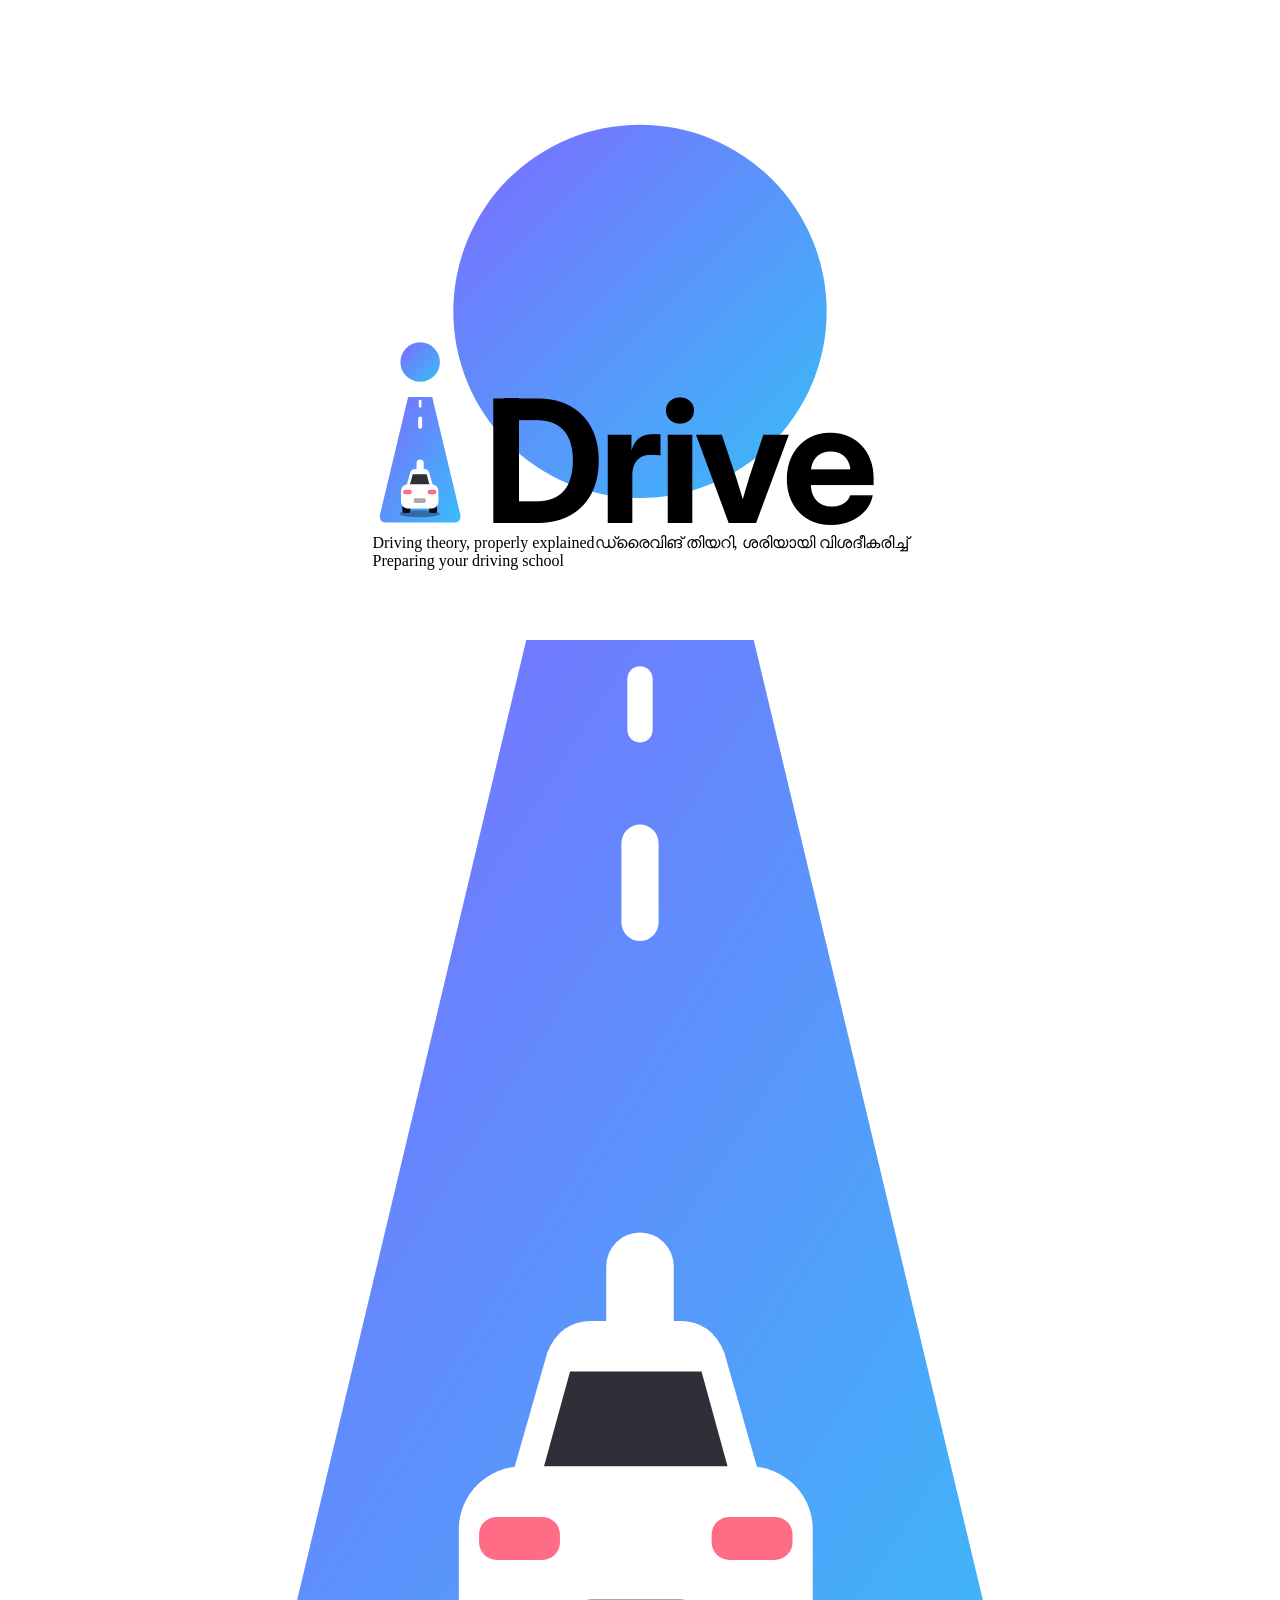
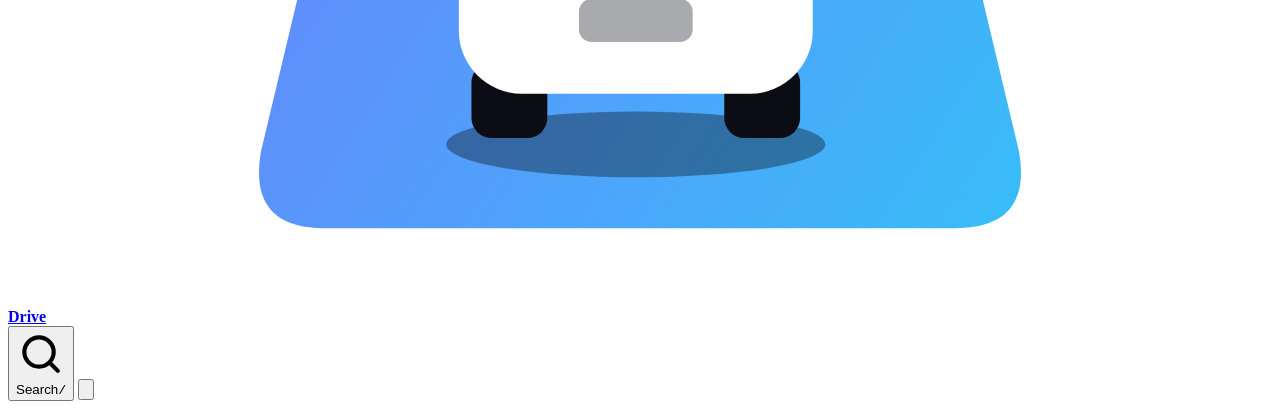
==== commit fc98d520: "Add llms.txt and llm.txt for AI agents Co-Authored-By: Claude Sonnet 5.5 <noreply@anthropic.com> Cla" ====
--- a/app/static/index.html
+++ b/app/static/index.html
@@ -1,6 +1,6 @@
 <!doctype html><html><head><meta charset=utf8><meta name=viewport content="width=device-width,initial-scale=1,viewport-fit=cover">
 <title>iDrive - the interactive driving school</title>
-<meta name="description" content="iDrive - the interactive driving-theory school for India and Kerala: vehicle science, road signs, traffic law, hazard perception, labs and mock tests. English and Malayalam.">
+<meta name="description" content="iDrive - the interactive driving-theory school for India and Kerala: vehicle science, road signs, traffic law, hazard perception, labs and mock tests. English, Malayalam and Tamil.">
 <meta name="theme-color" content="#0b0c14">
 <script src="/static/js/theme-init.js"></script>
 <link rel="icon" href="/static/img/favicon.svg" type="image/svg+xml">
@@ -14,15 +14,15 @@
 <meta property="og:type" content="website">
 <meta property="og:site_name" content="iDrive">
 <meta property="og:title" content="iDrive - the interactive driving school">
-<meta property="og:description" content="Driving theory for India and Kerala: vehicle science, road signs, traffic law, hazard perception, labs and mock tests. English and Malayalam.">
+<meta property="og:description" content="Driving theory for India and Kerala: vehicle science, road signs, traffic law, hazard perception, labs and mock tests. English, Malayalam and Tamil.">
 <meta property="og:image" content="https://idrive.ibhax.com/static/img/og.png">
 <meta property="og:image:alt" content="iDrive - the interactive driving school for India and Kerala">
 <meta property="og:image:width" content="1200"><meta property="og:image:height" content="630">
 <meta name="twitter:card" content="summary_large_image">
 <link rel="preconnect" href="https://fonts.googleapis.com">
 <link rel="preconnect" href="https://fonts.gstatic.com" crossorigin>
-<link href="https://fonts.googleapis.com/css2?family=Barlow:wght@400;500;600&family=Inter:wght@700&family=Barlow+Condensed:wght@600;700&family=Noto+Sans+Malayalam:wght@400;500;600;700&display=swap" rel="stylesheet">
-<link rel="stylesheet" href="/static/css/app.css?v=modal-card-3">
+<link href="https://fonts.googleapis.com/css2?family=Barlow:wght@400;500;600&family=Inter:wght@700&family=Barlow+Condensed:wght@600;700&family=Noto+Sans+Malayalam:wght@400;500;600;700&family=Noto+Sans+Tamil:wght@400;500;600;700&display=swap" rel="stylesheet">
+<link rel="stylesheet" href="/static/css/app.css?v=tamil-dock-fix-1">
 <script type="importmap">{"imports":{"three":"https://cdn.jsdelivr.net/npm/three@0.170.0/build/three.module.min.js","three/addons/":"https://cdn.jsdelivr.net/npm/three@0.170.0/examples/jsm/"}}</script>
 </head><body>
 <div id="splash" aria-hidden="true" style="position:fixed!important;inset:0!important;z-index:2147483000!important;display:flex!important;align-items:center!important;justify-content:center!important;width:100vw!important;height:100dvh!important;min-height:100vh!important;box-sizing:border-box!important;margin:0!important;"><div class="drive-load-card"><div class="splin"><svg class="slock" id="slock" viewBox="14 0 400 150" preserveAspectRatio="xMidYMid meet"><svg class="smark" x="0" y="0" width="100" height="150" viewBox="0 0 100 150" overflow="visible"><defs><linearGradient id="spg" x1="0" y1="0" x2="1" y2="1"><stop offset="0" stop-color="#7c6cff"/><stop offset="1" stop-color="#38bdf8"/></linearGradient><mask id="spm" maskUnits="userSpaceOnUse" x="0" y="0" width="100" height="150"><rect width="100" height="150" fill="#fff"/><rect x="49" y="52" width="2" height="6" rx="1" fill="#000"><animate attributeName="x" values="49;45.5" dur="1.3s" begin="-0.00s" repeatCount="indefinite" calcMode="spline" keyTimes="0;1" keySplines="0.55 0 1 1"/><animate attributeName="y" values="52;146" dur="1.3s" begin="-0.00s" repeatCount="indefinite" calcMode="spline" keyTimes="0;1" keySplines="0.55 0 1 1"/><animate attributeName="width" values="2;9" dur="1.3s" begin="-0.00s" repeatCount="indefinite" calcMode="spline" keyTimes="0;1" keySplines="0.55 0 1 1"/><animate attributeName="height" values="6;30" dur="1.3s" begin="-0.00s" repeatCount="indefinite" calcMode="spline" keyTimes="0;1" keySplines="0.55 0 1 1"/><animate attributeName="rx" values="1;4.5" dur="1.3s" begin="-0.00s" repeatCount="indefinite" calcMode="spline" keyTimes="0;1" keySplines="0.55 0 1 1"/></rect><rect x="49" y="52" width="2" height="6" rx="1" fill="#000"><animate attributeName="x" values="49;45.5" dur="1.3s" begin="-0.43s" repeatCount="indefinite" calcMode="spline" keyTimes="0;1" keySplines="0.55 0 1 1"/><animate attributeName="y" values="52;146" dur="1.3s" begin="-0.43s" repeatCount="indefinite" calcMode="spline" keyTimes="0;1" keySplines="0.55 0 1 1"/><animate attributeName="width" values="2;9" dur="1.3s" begin="-0.43s" repeatCount="indefinite" calcMode="spline" keyTimes="0;1" keySplines="0.55 0 1 1"/><animate attributeName="height" values="6;30" dur="1.3s" begin="-0.43s" repeatCount="indefinite" calcMode="spline" keyTimes="0;1" keySplines="0.55 0 1 1"/><animate attributeName="rx" values="1;4.5" dur="1.3s" begin="-0.43s" repeatCount="indefinite" calcMode="spline" keyTimes="0;1" keySplines="0.55 0 1 1"/></rect><rect x="49" y="52" width="2" height="6" rx="1" fill="#000"><animate attributeName="x" values="49;45.5" dur="1.3s" begin="-0.87s" repeatCount="indefinite" calcMode="spline" keyTimes="0;1" keySplines="0.55 0 1 1"/><animate attributeName="y" values="52;146" dur="1.3s" begin="-0.87s" repeatCount="indefinite" calcMode="spline" keyTimes="0;1" keySplines="0.55 0 1 1"/><animate attributeName="width" values="2;9" dur="1.3s" begin="-0.87s" repeatCount="indefinite" calcMode="spline" keyTimes="0;1" keySplines="0.55 0 1 1"/><animate attributeName="height" values="6;30" dur="1.3s" begin="-0.87s" repeatCount="indefinite" calcMode="spline" keyTimes="0;1" keySplines="0.55 0 1 1"/><animate attributeName="rx" values="1;4.5" dur="1.3s" begin="-0.87s" repeatCount="indefinite" calcMode="spline" keyTimes="0;1" keySplines="0.55 0 1 1"/></rect></mask></defs><g mask="url(#spm)" fill="url(#spg)"><g class="sdotg"><circle cx="50" cy="24" r="14"><animate attributeName="r" values="14;15.2;14" dur="2.6s" repeatCount="indefinite"/></circle></g><path class="sroad" d="M41 50H59L80 138Q81 144 75 144H25Q19 144 20 138Z"/></g><g class="scar"><g><animateTransform attributeName="transform" type="translate" values="0 0;1.6 -0.6;0 0;-1.6 -0.6;0 0" dur="3.2s" repeatCount="indefinite"/><ellipse cx="50" cy="137.5" rx="15" ry="2.6" fill="#000" opacity=".35"/><rect x="37" y="131" width="6" height="6" rx="1.6" fill="#0b0c14"/><rect x="57" y="131" width="6" height="6" rx="1.6" fill="#0b0c14"/><path d="M40 117L43 106.5Q44 104 46.5 104H53.5Q56 104 57 106.5L60 117Z" fill="#ffffff"/><path d="M42.6 116L44.8 108H55.2L57.4 116Z" fill="#0b0c14" opacity=".85"/><rect x="36" y="115.5" width="28" height="18" rx="5" fill="#ffffff"/><rect x="37.6" y="119.5" width="6.4" height="3.4" rx="1.4" fill="#ff3b5c"><animate attributeName="opacity" values=".75;.75;1;.75" keyTimes="0;.7;.78;1" dur="3.2s" repeatCount="indefinite"/></rect><rect x="56" y="119.5" width="6.4" height="3.4" rx="1.4" fill="#ff3b5c"><animate attributeName="opacity" values=".75;.75;1;.75" keyTimes="0;.7;.78;1" dur="3.2s" repeatCount="indefinite"/></rect><rect x="45.5" y="126" width="9" height="3.4" rx="1" fill="#0b0c14" opacity=".35"/></g></g></svg><g class="swd"><text id="sword" x="98" y="144" font-family="Inter, system-ui, sans-serif" font-weight="700" font-size="128" letter-spacing="-4" fill="currentColor">Drive</text></g></svg><div class="stag"><span>Driving theory, properly explained</span><span lang="ml">ഡ്രൈവിങ് തിയറി, ശരിയായി വിശദീകരിച്ച്</span></div></div><div class="drive-load-status">Preparing your driving school</div><div class="drive-load-track"><i></i></div></div></div>
@@ -63,8 +63,8 @@
 <script src="/static/vendor/gsap/CustomEase.min.js"></script>
 <script src="/static/js/analytics.js"></script>
 <script src="/static/js/api.js"></script>
-<script src="/static/js/data.js"></script>
-<script src="/static/js/i18n.js"></script>
+<script src="/static/js/data.js?v=ta-en-1"></script>
+<script src="/static/js/i18n.js?v=ta-en-1"></script>
 <script src="/static/js/motion.js"></script>
 <script src="/static/js/auth.js"></script>
 <script src="/static/js/learn.js"></script>
@@ -86,10 +86,10 @@
 <script src="/static/js/hazard.js"></script>
 <script src="/static/js/games.js"></script>
 <script src="/static/js/games2.js"></script>
-<script src="/static/js/admin.js"></script>
-<script src="/static/js/instructor.js"></script>
+<script src="/static/js/admin.js?v=ta-en-1"></script>
+<script src="/static/js/instructor.js?v=ta-en-1"></script>
 <script src="/static/js/search.js"></script>
-<script src="/static/js/static_page.js"></script>
+<script src="/static/js/static_page.js?v=ta-en-1"></script>
 <script src="/static/js/pwa.js"></script>
-<script src="/static/js/app.js"></script>
+<script src="/static/js/app.js?v=ta-en-1"></script>
 </body></html>
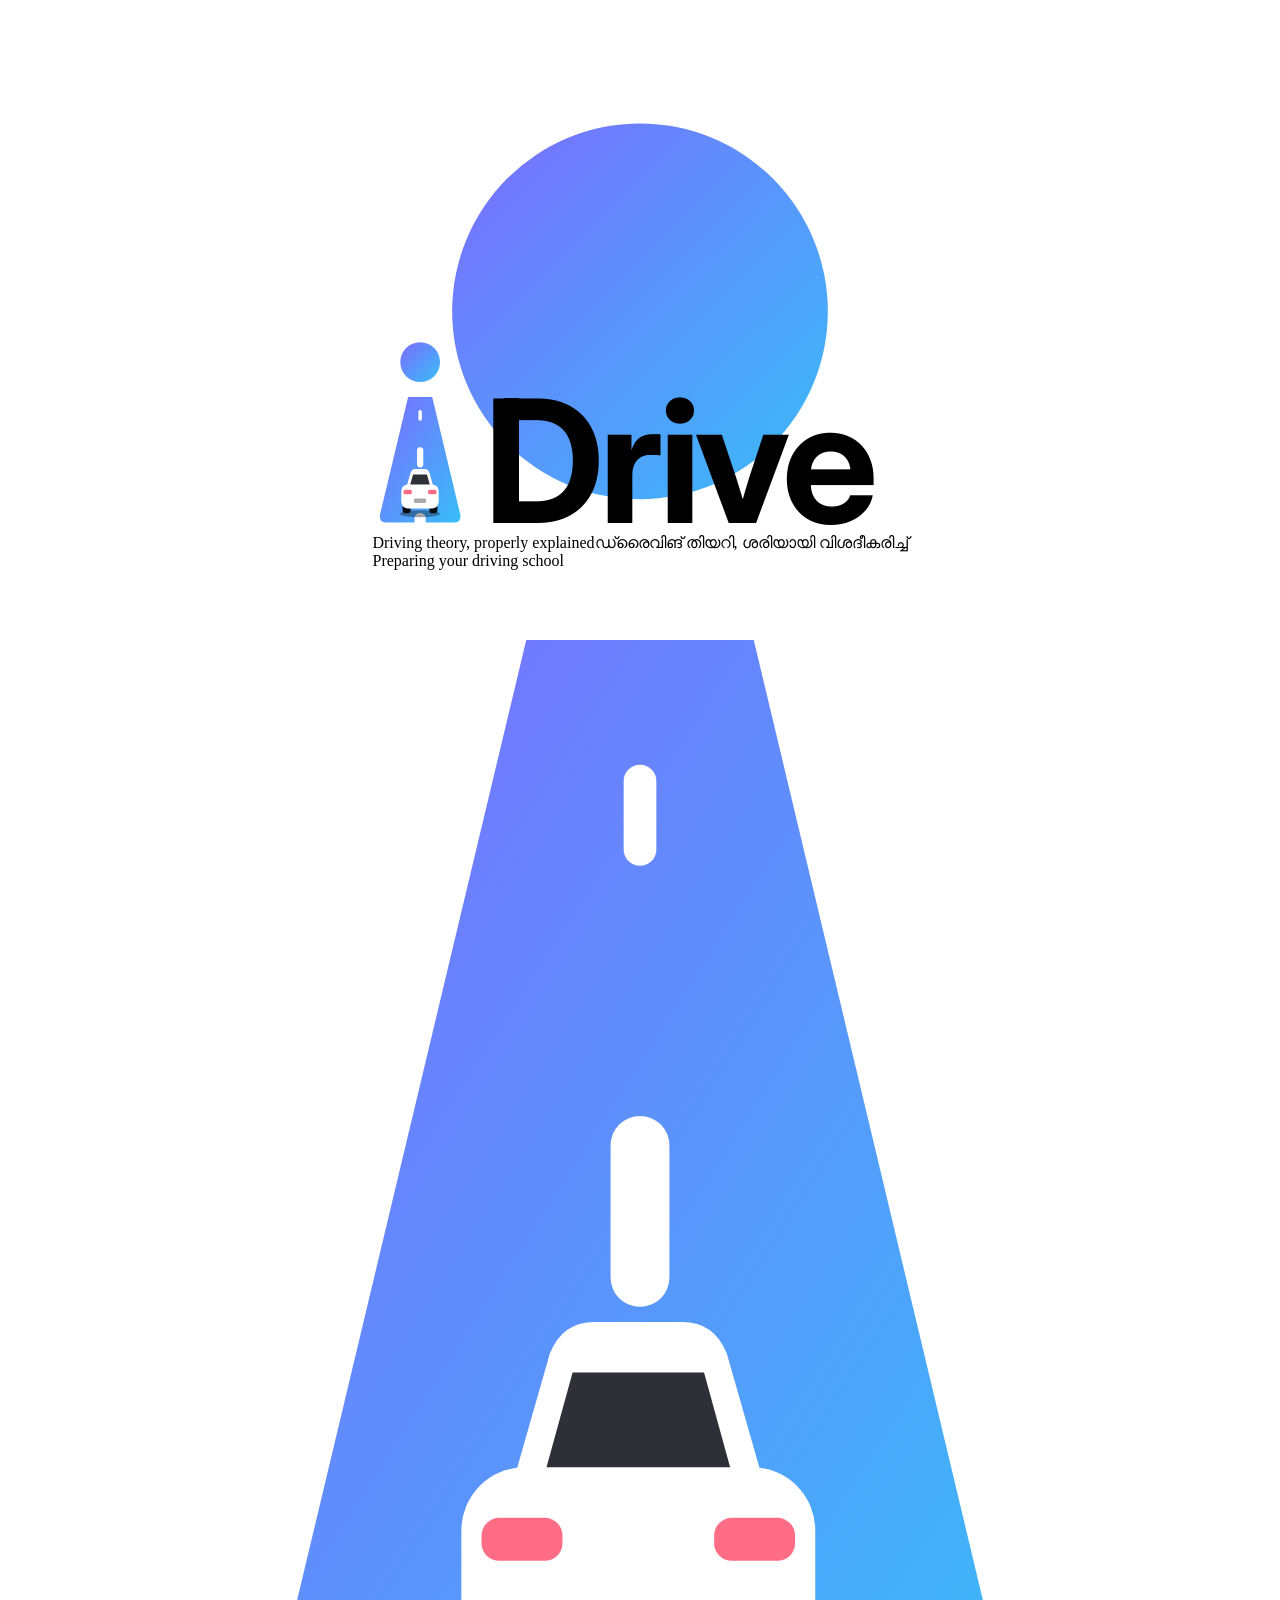
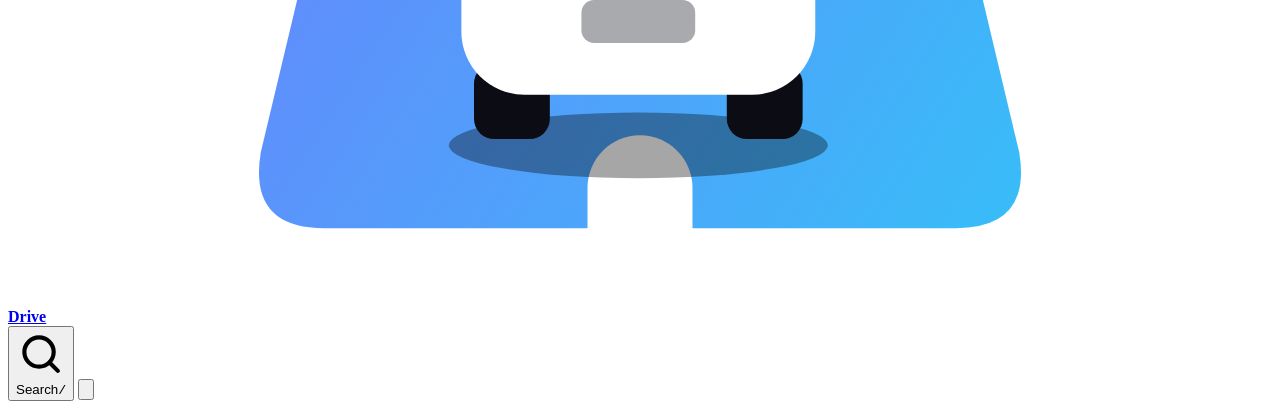
==== commit 9d81f169: "Add Yandex Webmaster verification meta tag Co-Authored-By: Claude Sonnet 5.5 <noreply@anthropic.com>" ====
--- a/app/static/index.html
+++ b/app/static/index.html
@@ -1,4 +1,5 @@
-<!doctype html><html><head><meta charset=utf8><meta name=viewport content="width=device-width,initial-scale=1,viewport-fit=cover">
+<!doctype html><html><head><meta charset=utf8>
+<meta name="yandex-verification" content="60cc6496046cf8a2" /><meta name=viewport content="width=device-width,initial-scale=1,viewport-fit=cover">
 <title>iDrive - the interactive driving school</title>
 <meta name="description" content="iDrive - the interactive driving-theory school for India and Kerala: vehicle science, road signs, traffic law, hazard perception, labs and mock tests. English, Malayalam and Tamil.">
 <meta name="theme-color" content="#0b0c14">
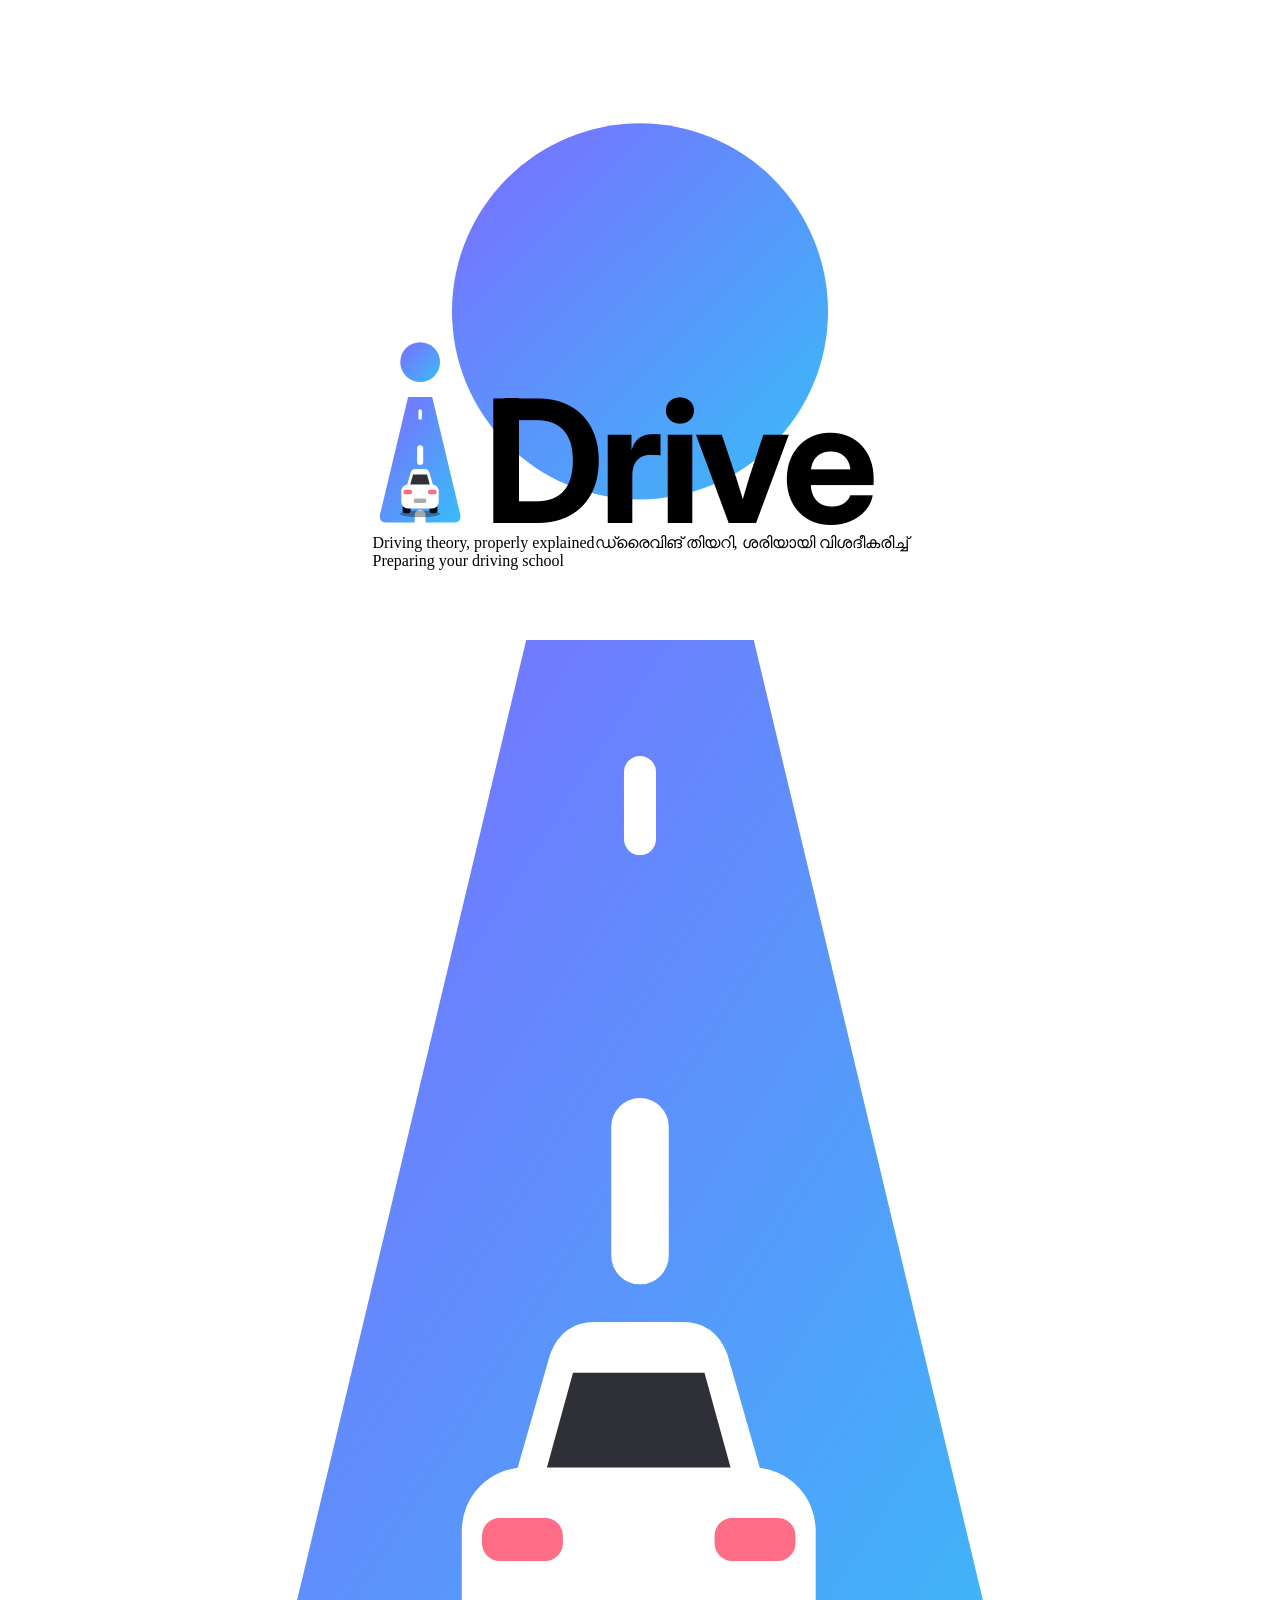
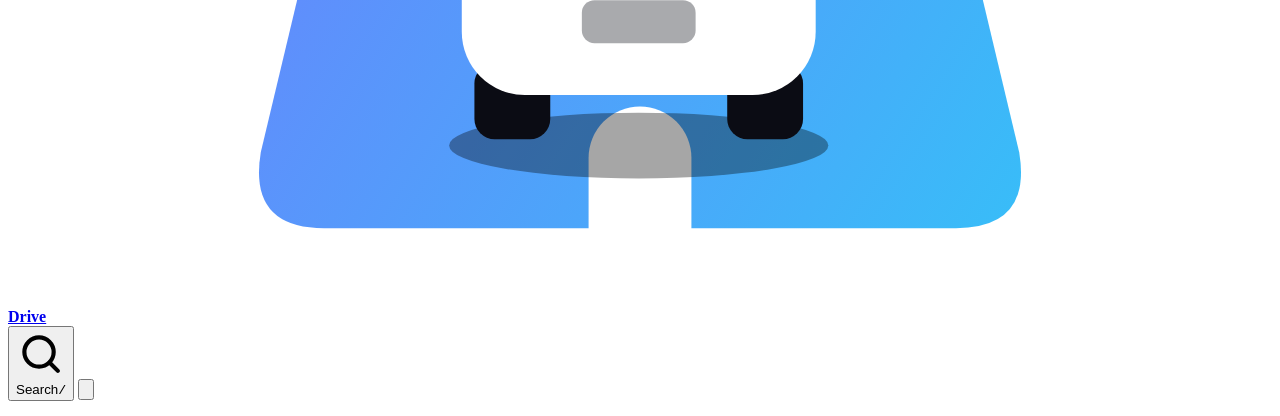
==== commit 142c1b86: "Expand iDrive localization to six languages" ====
--- a/app/static/index.html
+++ b/app/static/index.html
@@ -22,8 +22,8 @@
 <meta name="twitter:card" content="summary_large_image">
 <link rel="preconnect" href="https://fonts.googleapis.com">
 <link rel="preconnect" href="https://fonts.gstatic.com" crossorigin>
-<link href="https://fonts.googleapis.com/css2?family=Barlow:wght@400;500;600&family=Inter:wght@700&family=Barlow+Condensed:wght@600;700&family=Noto+Sans+Malayalam:wght@400;500;600;700&family=Noto+Sans+Tamil:wght@400;500;600;700&display=swap" rel="stylesheet">
-<link rel="stylesheet" href="/static/css/app.css?v=tamil-dock-fix-1">
+<link href="https://fonts.googleapis.com/css2?family=Barlow:wght@400;500;600&family=Inter:wght@700&family=Barlow+Condensed:wght@600;700&family=Noto+Sans+Malayalam:wght@400;500;600;700&family=Noto+Sans+Tamil:wght@400;500;600;700&family=Noto+Sans+Devanagari:wght@400;500;600;700&family=Noto+Sans+Kannada:wght@400;500;600;700&family=Noto+Sans+Telugu:wght@400;500;600;700&display=swap" rel="stylesheet">
+<link rel="stylesheet" href="/static/css/app.css?v=kn-te-dropdown-1">
 <script type="importmap">{"imports":{"three":"https://cdn.jsdelivr.net/npm/three@0.170.0/build/three.module.min.js","three/addons/":"https://cdn.jsdelivr.net/npm/three@0.170.0/examples/jsm/"}}</script>
 </head><body>
 <div id="splash" aria-hidden="true" style="position:fixed!important;inset:0!important;z-index:2147483000!important;display:flex!important;align-items:center!important;justify-content:center!important;width:100vw!important;height:100dvh!important;min-height:100vh!important;box-sizing:border-box!important;margin:0!important;"><div class="drive-load-card"><div class="splin"><svg class="slock" id="slock" viewBox="14 0 400 150" preserveAspectRatio="xMidYMid meet"><svg class="smark" x="0" y="0" width="100" height="150" viewBox="0 0 100 150" overflow="visible"><defs><linearGradient id="spg" x1="0" y1="0" x2="1" y2="1"><stop offset="0" stop-color="#7c6cff"/><stop offset="1" stop-color="#38bdf8"/></linearGradient><mask id="spm" maskUnits="userSpaceOnUse" x="0" y="0" width="100" height="150"><rect width="100" height="150" fill="#fff"/><rect x="49" y="52" width="2" height="6" rx="1" fill="#000"><animate attributeName="x" values="49;45.5" dur="1.3s" begin="-0.00s" repeatCount="indefinite" calcMode="spline" keyTimes="0;1" keySplines="0.55 0 1 1"/><animate attributeName="y" values="52;146" dur="1.3s" begin="-0.00s" repeatCount="indefinite" calcMode="spline" keyTimes="0;1" keySplines="0.55 0 1 1"/><animate attributeName="width" values="2;9" dur="1.3s" begin="-0.00s" repeatCount="indefinite" calcMode="spline" keyTimes="0;1" keySplines="0.55 0 1 1"/><animate attributeName="height" values="6;30" dur="1.3s" begin="-0.00s" repeatCount="indefinite" calcMode="spline" keyTimes="0;1" keySplines="0.55 0 1 1"/><animate attributeName="rx" values="1;4.5" dur="1.3s" begin="-0.00s" repeatCount="indefinite" calcMode="spline" keyTimes="0;1" keySplines="0.55 0 1 1"/></rect><rect x="49" y="52" width="2" height="6" rx="1" fill="#000"><animate attributeName="x" values="49;45.5" dur="1.3s" begin="-0.43s" repeatCount="indefinite" calcMode="spline" keyTimes="0;1" keySplines="0.55 0 1 1"/><animate attributeName="y" values="52;146" dur="1.3s" begin="-0.43s" repeatCount="indefinite" calcMode="spline" keyTimes="0;1" keySplines="0.55 0 1 1"/><animate attributeName="width" values="2;9" dur="1.3s" begin="-0.43s" repeatCount="indefinite" calcMode="spline" keyTimes="0;1" keySplines="0.55 0 1 1"/><animate attributeName="height" values="6;30" dur="1.3s" begin="-0.43s" repeatCount="indefinite" calcMode="spline" keyTimes="0;1" keySplines="0.55 0 1 1"/><animate attributeName="rx" values="1;4.5" dur="1.3s" begin="-0.43s" repeatCount="indefinite" calcMode="spline" keyTimes="0;1" keySplines="0.55 0 1 1"/></rect><rect x="49" y="52" width="2" height="6" rx="1" fill="#000"><animate attributeName="x" values="49;45.5" dur="1.3s" begin="-0.87s" repeatCount="indefinite" calcMode="spline" keyTimes="0;1" keySplines="0.55 0 1 1"/><animate attributeName="y" values="52;146" dur="1.3s" begin="-0.87s" repeatCount="indefinite" calcMode="spline" keyTimes="0;1" keySplines="0.55 0 1 1"/><animate attributeName="width" values="2;9" dur="1.3s" begin="-0.87s" repeatCount="indefinite" calcMode="spline" keyTimes="0;1" keySplines="0.55 0 1 1"/><animate attributeName="height" values="6;30" dur="1.3s" begin="-0.87s" repeatCount="indefinite" calcMode="spline" keyTimes="0;1" keySplines="0.55 0 1 1"/><animate attributeName="rx" values="1;4.5" dur="1.3s" begin="-0.87s" repeatCount="indefinite" calcMode="spline" keyTimes="0;1" keySplines="0.55 0 1 1"/></rect></mask></defs><g mask="url(#spm)" fill="url(#spg)"><g class="sdotg"><circle cx="50" cy="24" r="14"><animate attributeName="r" values="14;15.2;14" dur="2.6s" repeatCount="indefinite"/></circle></g><path class="sroad" d="M41 50H59L80 138Q81 144 75 144H25Q19 144 20 138Z"/></g><g class="scar"><g><animateTransform attributeName="transform" type="translate" values="0 0;1.6 -0.6;0 0;-1.6 -0.6;0 0" dur="3.2s" repeatCount="indefinite"/><ellipse cx="50" cy="137.5" rx="15" ry="2.6" fill="#000" opacity=".35"/><rect x="37" y="131" width="6" height="6" rx="1.6" fill="#0b0c14"/><rect x="57" y="131" width="6" height="6" rx="1.6" fill="#0b0c14"/><path d="M40 117L43 106.5Q44 104 46.5 104H53.5Q56 104 57 106.5L60 117Z" fill="#ffffff"/><path d="M42.6 116L44.8 108H55.2L57.4 116Z" fill="#0b0c14" opacity=".85"/><rect x="36" y="115.5" width="28" height="18" rx="5" fill="#ffffff"/><rect x="37.6" y="119.5" width="6.4" height="3.4" rx="1.4" fill="#ff3b5c"><animate attributeName="opacity" values=".75;.75;1;.75" keyTimes="0;.7;.78;1" dur="3.2s" repeatCount="indefinite"/></rect><rect x="56" y="119.5" width="6.4" height="3.4" rx="1.4" fill="#ff3b5c"><animate attributeName="opacity" values=".75;.75;1;.75" keyTimes="0;.7;.78;1" dur="3.2s" repeatCount="indefinite"/></rect><rect x="45.5" y="126" width="9" height="3.4" rx="1" fill="#0b0c14" opacity=".35"/></g></g></svg><g class="swd"><text id="sword" x="98" y="144" font-family="Inter, system-ui, sans-serif" font-weight="700" font-size="128" letter-spacing="-4" fill="currentColor">Drive</text></g></svg><div class="stag"><span>Driving theory, properly explained</span><span lang="ml">ഡ്രൈവിങ് തിയറി, ശരിയായി വിശദീകരിച്ച്</span></div></div><div class="drive-load-status">Preparing your driving school</div><div class="drive-load-track"><i></i></div></div></div>
@@ -64,8 +64,8 @@
 <script src="/static/vendor/gsap/CustomEase.min.js"></script>
 <script src="/static/js/analytics.js"></script>
 <script src="/static/js/api.js"></script>
-<script src="/static/js/data.js?v=ta-en-1"></script>
-<script src="/static/js/i18n.js?v=ta-en-1"></script>
+<script src="/static/js/data.js?v=kn-te-1"></script>
+<script src="/static/js/i18n.js?v=kn-te-1"></script>
 <script src="/static/js/motion.js"></script>
 <script src="/static/js/auth.js"></script>
 <script src="/static/js/learn.js"></script>
@@ -87,10 +87,10 @@
 <script src="/static/js/hazard.js"></script>
 <script src="/static/js/games.js"></script>
 <script src="/static/js/games2.js"></script>
-<script src="/static/js/admin.js?v=ta-en-1"></script>
-<script src="/static/js/instructor.js?v=ta-en-1"></script>
-<script src="/static/js/search.js"></script>
-<script src="/static/js/static_page.js?v=ta-en-1"></script>
+<script src="/static/js/admin.js?v=kn-te-1"></script>
+<script src="/static/js/instructor.js?v=kn-te-1"></script>
+<script src="/static/js/search.js?v=kn-te-1"></script>
+<script src="/static/js/static_page.js?v=kn-te-1"></script>
 <script src="/static/js/pwa.js"></script>
-<script src="/static/js/app.js?v=ta-en-1"></script>
+<script src="/static/js/app.js?v=kn-te-1"></script>
 </body></html>
